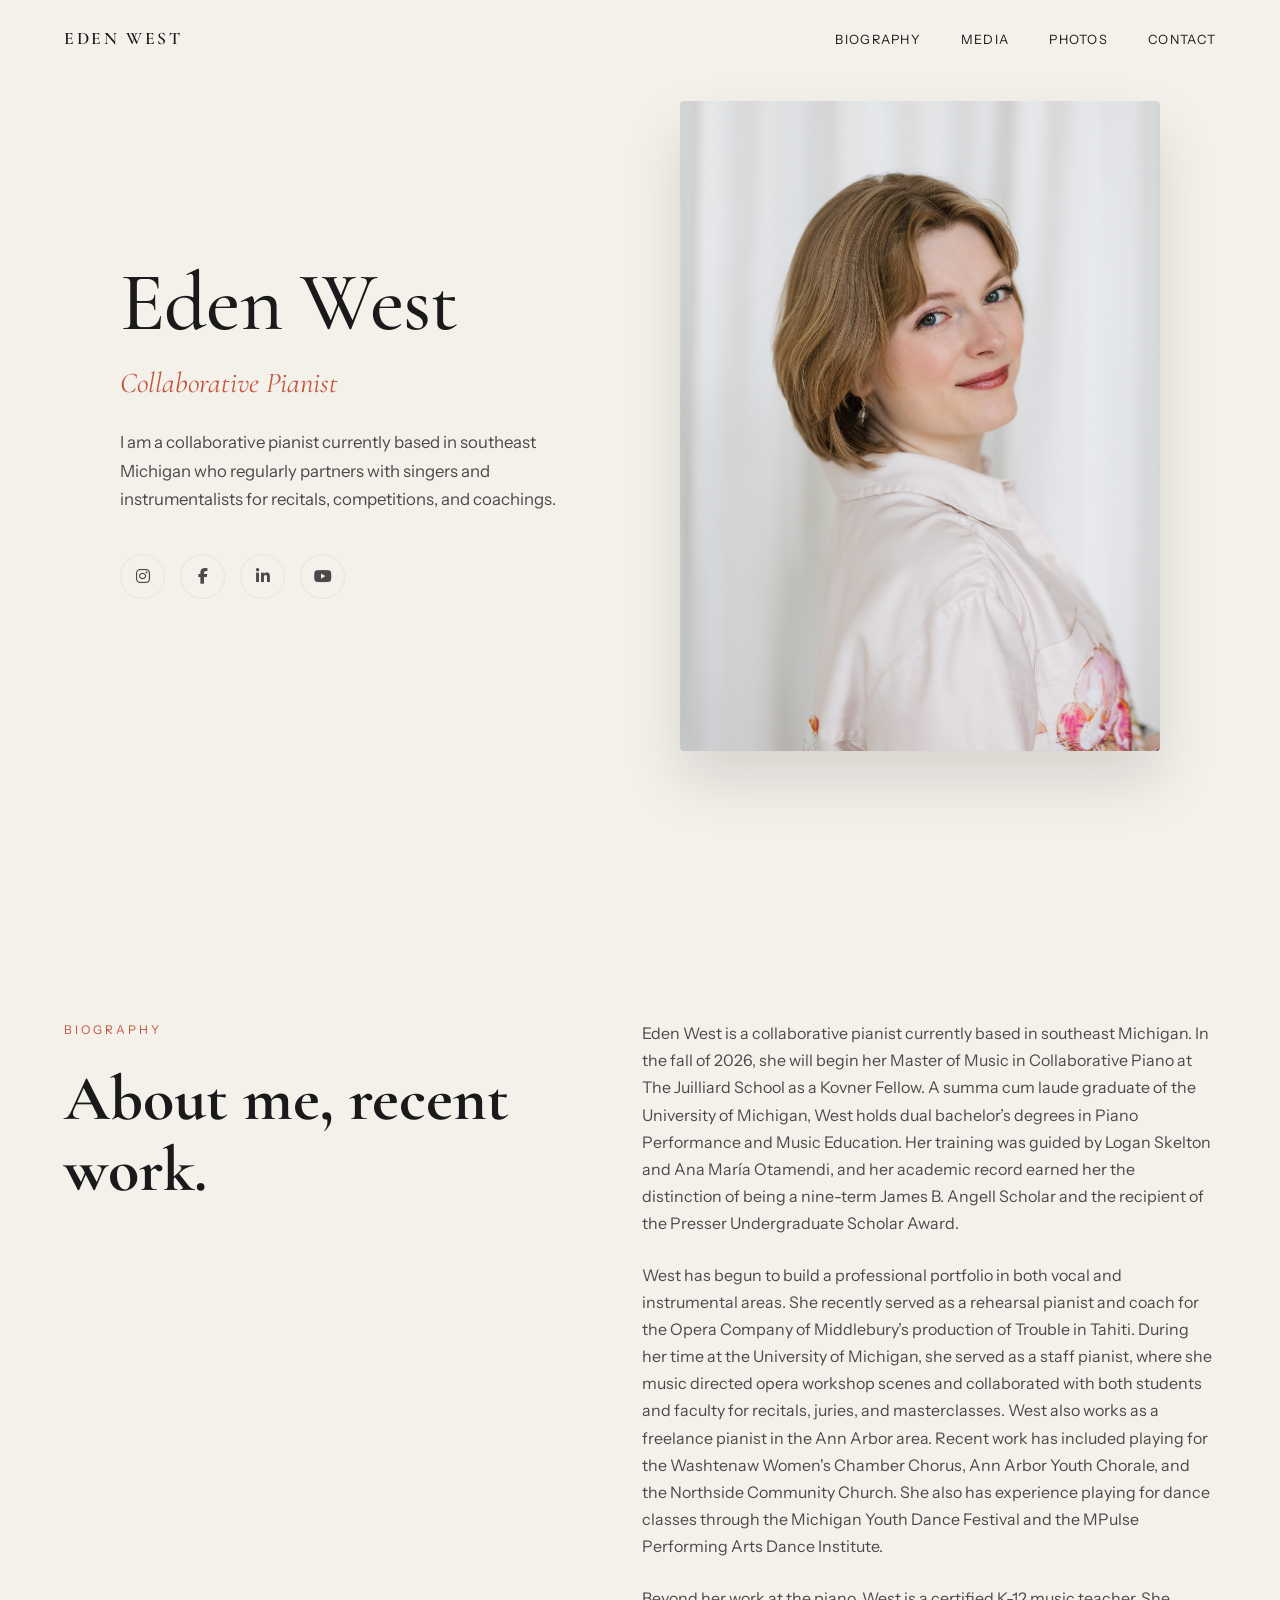
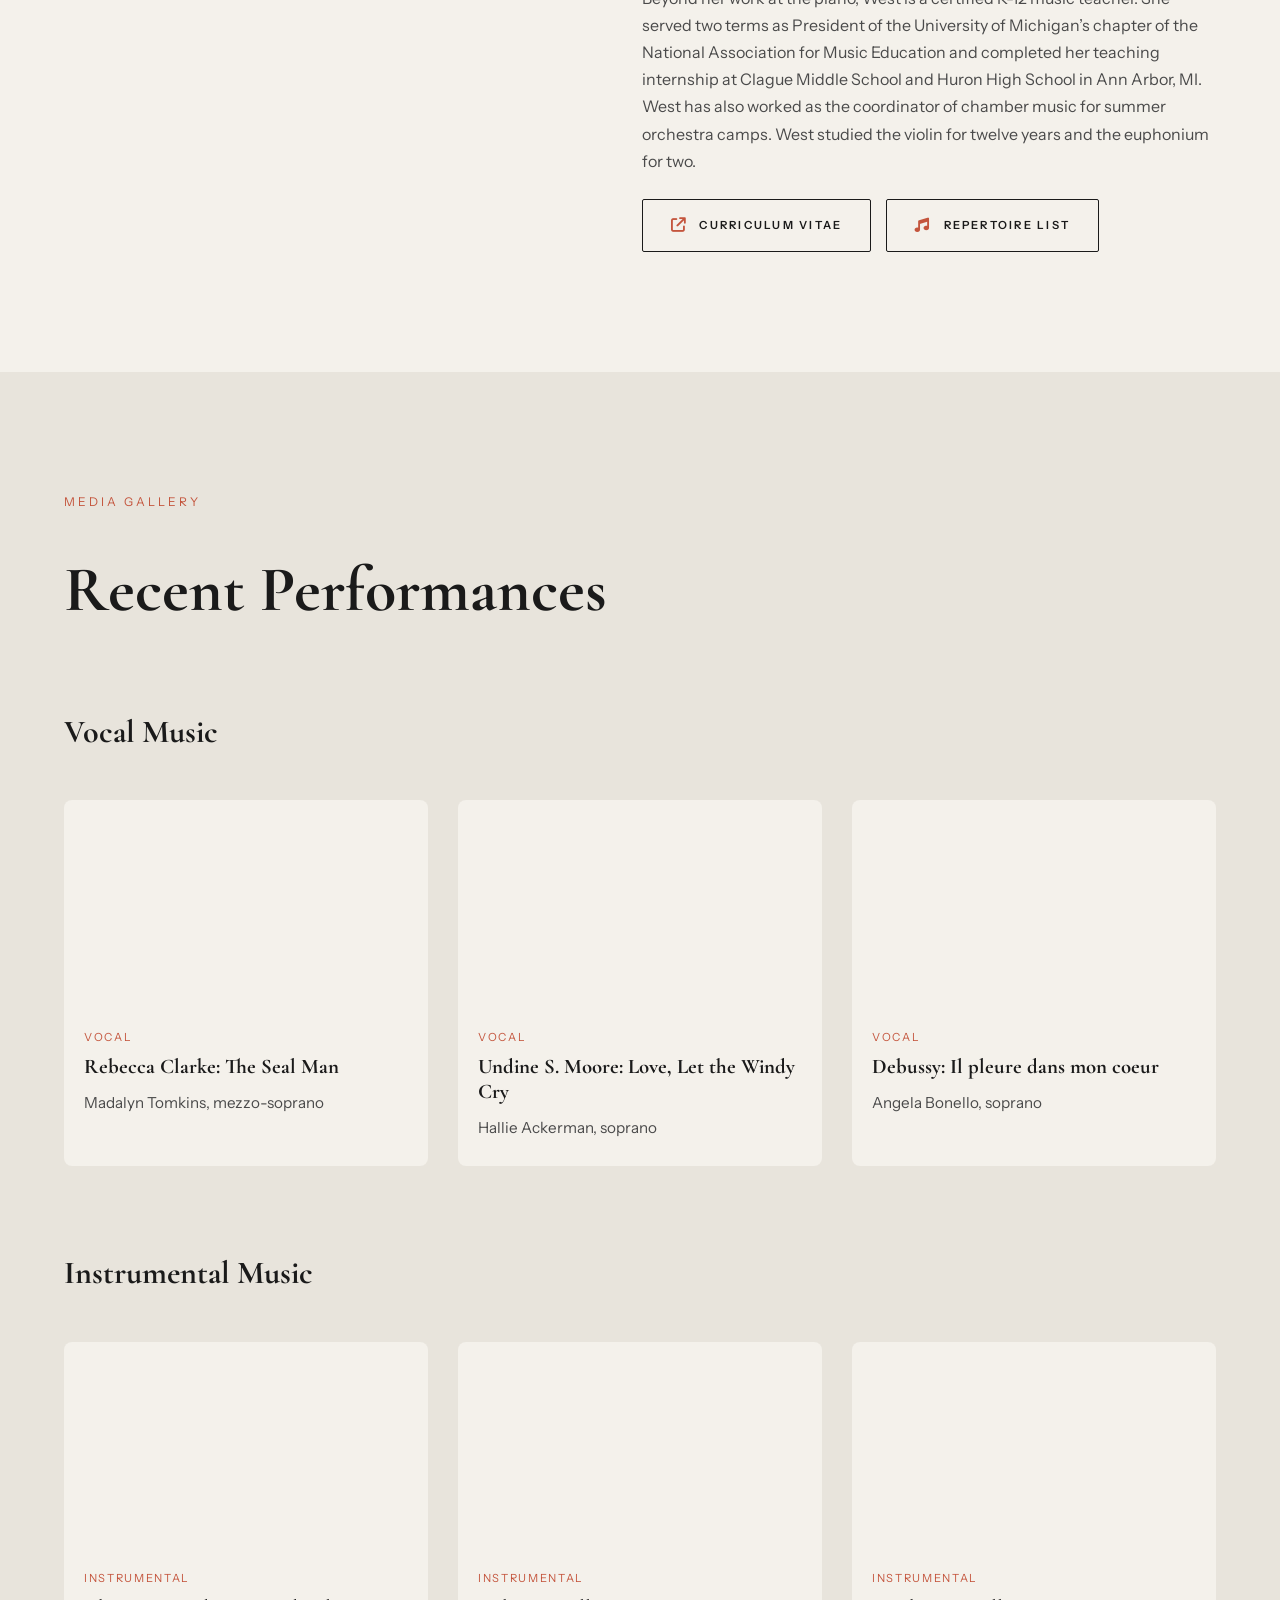
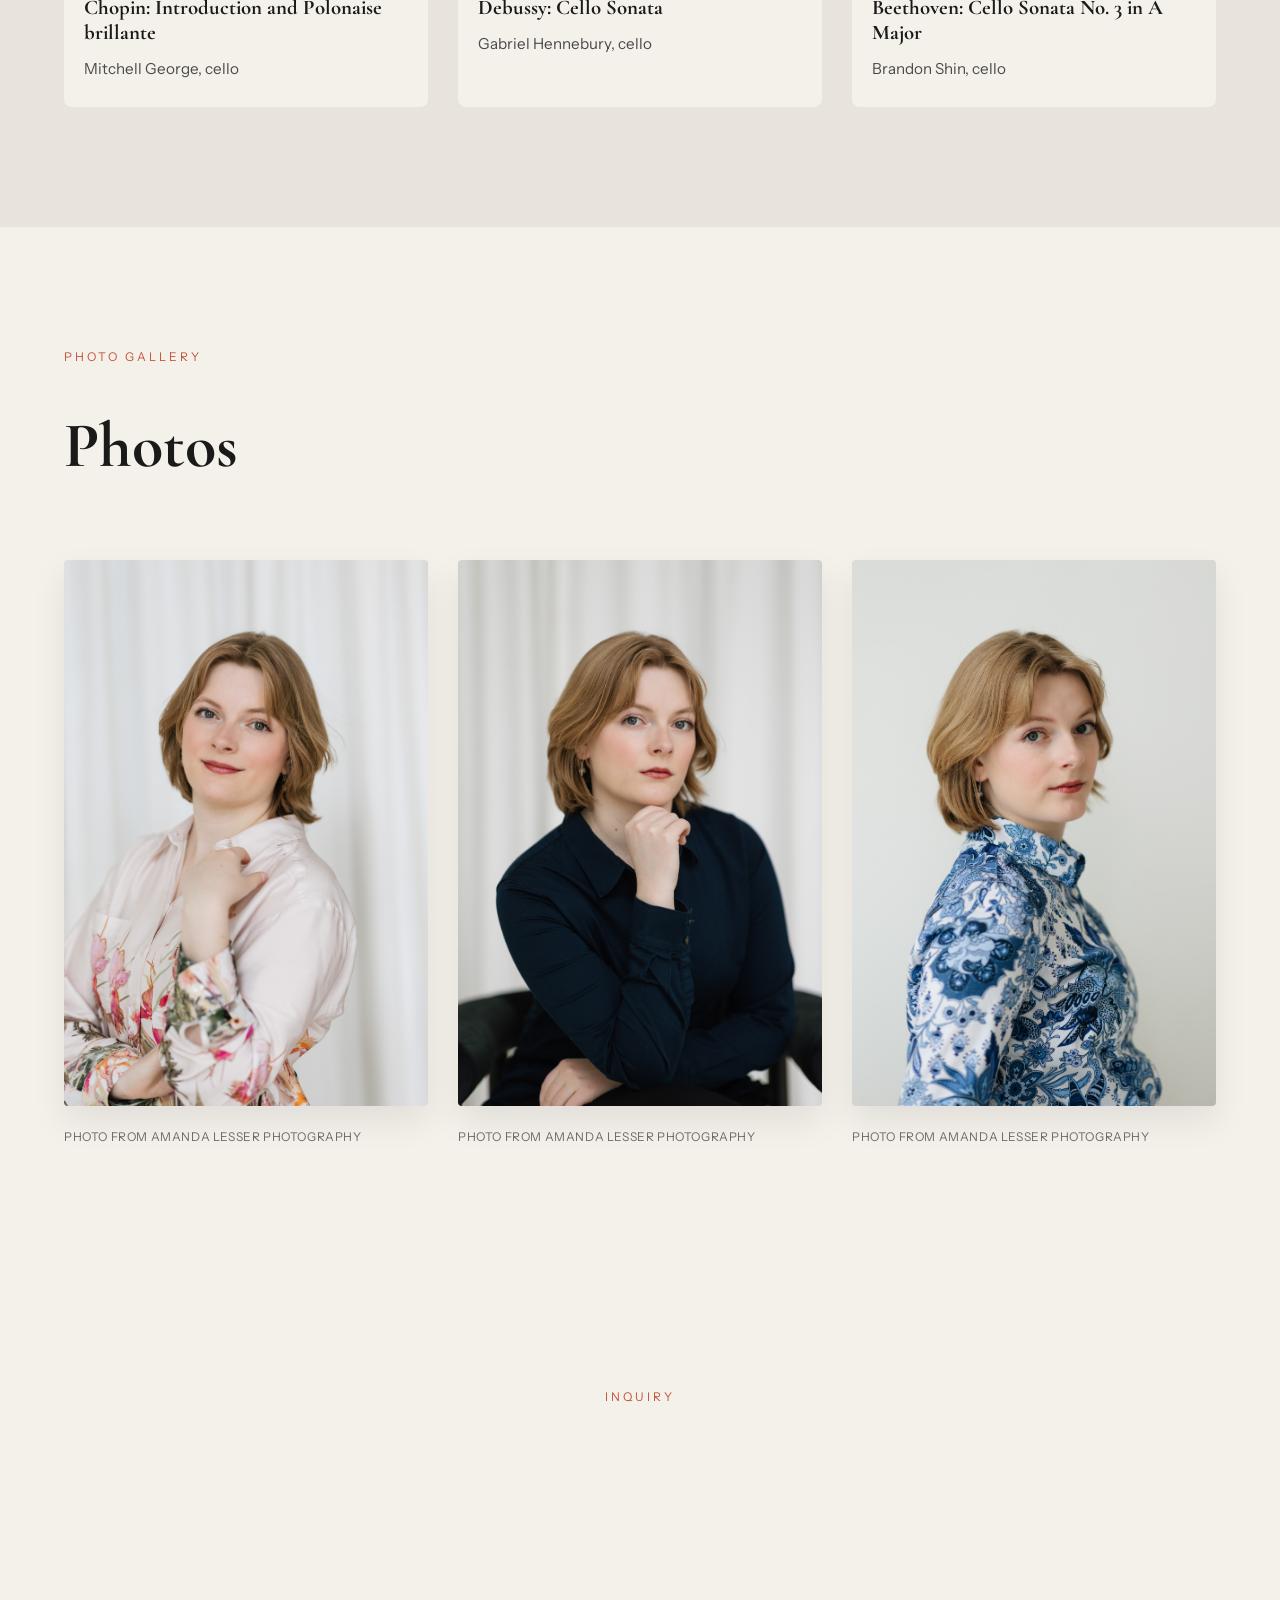
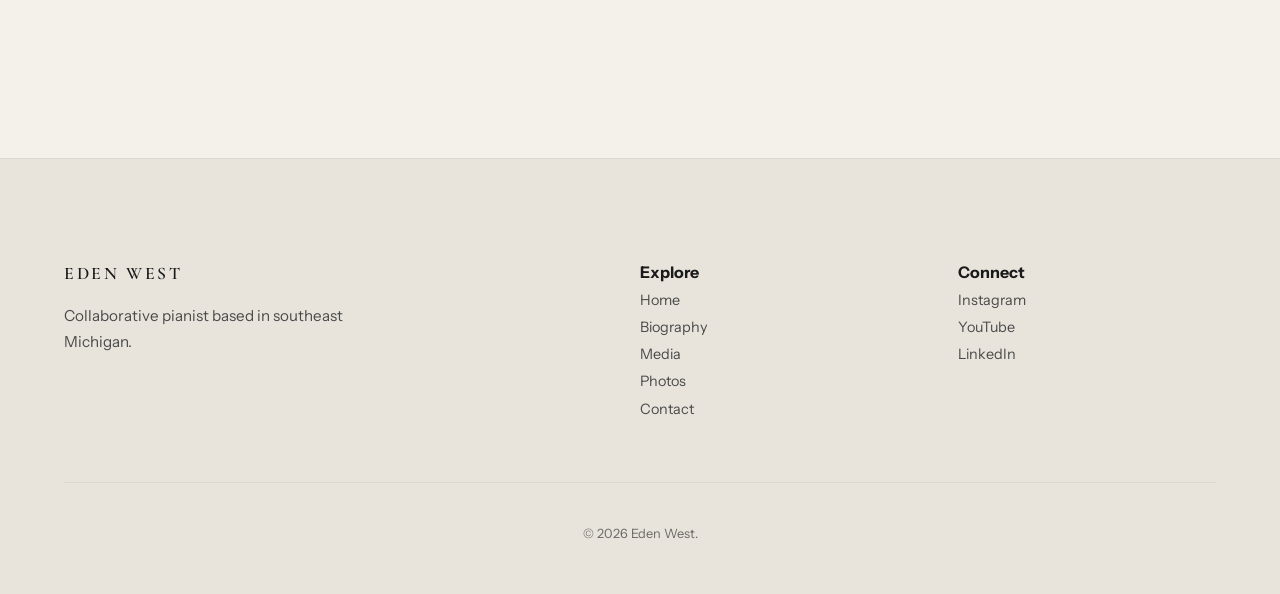
==== index.html @ 0fe9eb0c "Update index.html" ====
<!DOCTYPE html>
<html lang="en">
<head>
    <meta charset="UTF-8">
    <meta name="viewport" content="width=device-width, initial-scale=1.0">
    <title>Eden West | Collaborative Pianist</title>

    <link rel="icon" href="data:image/svg+xml,<svg xmlns=%22http://www.w3.org/2000/svg%22 viewBox=%220 0 100 100%22><text y=%22.9em%22 font-size=%2290%22>🎹</text></svg>">

    <link rel="stylesheet" href="https://cdnjs.cloudflare.com/ajax/libs/font-awesome/6.5.1/css/all.min.css">
    <link rel="preconnect" href="https://fonts.googleapis.com">
    <link rel="preconnect" href="https://fonts.gstatic.com" crossorigin>
    <link href="https://fonts.googleapis.com/css2?family=Cormorant+Garamond:ital,wght@0,400;0,600;0,700;1,400&family=Instrument+Sans:wght@400;500;600&display=swap" rel="stylesheet">

    <style>
        :root {
            --cream: #F4F1EB;
            --cream-dark: #E8E4DC;
            --ink: #1A1A1A;
            --ink-light: #4A4A4A;
            --accent: #C4553D;
            --transition: all 0.4s cubic-bezier(0.16, 1, 0.3, 1);
        }

        /* Base Styles */
        html { scroll-behavior: smooth; }
        * { margin: 0; padding: 0; box-sizing: border-box; }

        body {
            font-family: 'Instrument Sans', sans-serif;
            background: var(--cream);
            color: var(--ink);
            line-height: 1.7;
            -webkit-font-smoothing: antialiased;
            overflow-x: hidden;
        }

        .container {
            max-width: 1300px;
            margin: auto;
            padding: 0 5vw;
        }

        /* Animations */
        .reveal {
            opacity: 0;
            transform: translateY(30px);
            transition: var(--transition);
        }

        .reveal.active {
            opacity: 1;
            transform: translateY(0);
        }

        /* HEADER */
        header {
            position: fixed;
            top: 0; left: 0; right: 0;
            padding: 24px 0;
            z-index: 1000;
            transition: var(--transition);
        }

        header.scrolled {
            background: rgba(244, 241, 235, 0.9);
            backdrop-filter: blur(15px);
            padding: 16px 0;
            border-bottom: 1px solid rgba(0,0,0,0.05);
        }

        nav {
            display: flex;
            justify-content: space-between;
            align-items: center;
        }

        .logo {
            font-family: 'Cormorant Garamond', serif;
            font-size: 1.1rem;
            letter-spacing: .15em;
            text-transform: uppercase;
            text-decoration: none;
            color: var(--ink);
            font-weight: 600;
            z-index: 1001;
        }

        .nav-links {
            display: flex;
            gap: 40px;
            list-style: none;
        }

        .nav-links a {
            font-size: .8rem;
            text-decoration: none;
            color: var(--ink);
            text-transform: uppercase;
            letter-spacing: 0.1em;
            position: relative;
        }

        .nav-links a::after {
            content: '';
            position: absolute;
            width: 0; height: 1px;
            bottom: -4px; left: 0;
            background: var(--accent);
            transition: var(--transition);
        }

        .nav-links a:hover::after { width: 100%; }

        /* Mobile Menu Toggle */
        .menu-toggle {
            display: none;
            flex-direction: column;
            gap: 6px;
            cursor: pointer;
            z-index: 1001;
        }

        .menu-toggle span {
            display: block;
            width: 25px;
            height: 2px;
            background: var(--ink);
            transition: var(--transition);
        }

        /* HERO */
        .hero {
            min-height: 100vh;
            display: flex;
            align-items: center;
            padding-top: 80px;
        }

        .hero-overlap-container {
            display: grid;
            grid-template-columns: 1fr 1fr;
            gap: 80px;
            align-items: center;
        }

        .hero-name {
            font-family: 'Cormorant Garamond', serif;
            font-size: clamp(2.5rem, 6.5vw, 6.5rem);
            line-height: 1;
            letter-spacing: -0.01em;
            margin-bottom: 15px;
            font-weight: 500;
            white-space: nowrap;
        }

        .hero-tagline {
            font-family: 'Cormorant Garamond', serif;
            font-style: italic;
            font-size: 1.8rem;
            color: var(--accent);
            margin-bottom: 20px;
        }

        .hero-description {
            color: var(--ink-light);
            max-width: 480px;
            font-size: 1.05rem;
        }

        .hero-image img {
            width: 100%;
            height: 650px;
            object-fit: cover;
            border-radius: 4px;
            box-shadow: 0 30px 60px rgba(0,0,0,0.12);
        }

        .hero-social {
            display: flex;
            gap: 15px;
            margin-top: 40px;
        }

        .hero-social a {
            width: 45px; height: 45px;
            display: flex; align-items: center; justify-content: center;
            border: 1px solid var(--cream-dark);
            border-radius: 50%;
            color: var(--ink-light);
            text-decoration: none;
            transition: var(--transition);
        }

        .hero-social a:hover {
            background: var(--ink);
            color: var(--cream);
            transform: translateY(-3px);
        }

        /* ABOUT & BIO BUTTONS */
        .about-grid {
            display: grid;
            grid-template-columns: 1fr 1.2fr;
            gap: 100px;
        }

        .about-title {
            font-family: 'Cormorant Garamond', serif;
            font-size: clamp(2.2rem, 5vw, 4rem);
            line-height: 1.1;
        }

        .about-text p { margin-bottom: 24px; color: var(--ink-light); }

        .button-group {
            display: flex;
            gap: 15px;
            flex-wrap: wrap;
            margin-top: 10px;
        }

        .bio-button {
            display: inline-flex;
            align-items: center;
            gap: 12px;
            padding: 16px 28px;
            border: 1px solid var(--ink);
            color: var(--ink);
            text-decoration: none;
            font-size: 0.7rem;
            font-weight: 600;
            text-transform: uppercase;
            letter-spacing: 0.2em;
            transition: var(--transition);
            border-radius: 2px;
            white-space: nowrap;
        }

        .bio-button i {
            font-size: 0.9rem;
            color: var(--accent);
            transition: var(--transition);
        }

        .bio-button:hover {
            background: var(--ink);
            color: var(--cream);
        }

        /* MEDIA & PHOTOS */
        .featured-section { background: var(--cream-dark); }
        .featured-grid {
            display: grid;
            grid-template-columns: repeat(3, 1fr);
            gap: 30px;
        }

        .video-card {
            background: var(--cream);
            padding: 15px;
            border-radius: 8px;
            transition: var(--transition);
        }

        .video-wrapper {
            position: relative;
            padding-bottom: 56.25%;
            overflow: hidden;
            border-radius: 4px;
            margin-bottom: 15px;
        }

        .video-wrapper iframe {
            position: absolute; top: 0; left: 0;
            width: 100%; height: 100%; border: 0;
        }

        .featured-item-title {
            font-family: 'Cormorant Garamond', serif;
            font-size: 1.3rem;
            margin-bottom: 10px;
            line-height: 1.2;
        }

        /* CONTACT */
        .contact-container {
            max-width: 800px;
            margin: auto;
            text-align: center;
        }

        .contact-card {
            background: white;
            padding: 60px;
            border-radius: 12px;
            box-shadow: 0 30px 60px rgba(0,0,0,0.05);
            text-align: left;
        }

        /* FOOTER */
        footer {
            padding: 100px 0 50px;
            background: var(--cream-dark);
            color: var(--ink);
            border-top: 1px solid rgba(0,0,0,0.05);
        }

        .footer-grid {
            display: grid;
            grid-template-columns: 2fr 1fr 1fr;
            gap: 60px;
            padding-bottom: 60px;
            border-bottom: 1px solid rgba(0,0,0,0.05);
        }

        /* MOBILE RESPONSIVENESS */
        @media (max-width: 992px) {
            .menu-toggle { display: flex; }
            
            .nav-links {
                position: fixed;
                top: 0; right: -100%;
                width: 75%; height: 100vh;
                background: var(--cream);
                flex-direction: column;
                justify-content: center;
                align-items: center;
                transition: var(--transition);
                box-shadow: -10px 0 30px rgba(0,0,0,0.05);
                gap: 30px;
            }

            .nav-links.active { right: 0; }

            .hero-overlap-container, .about-grid, .footer-grid { grid-template-columns: 1fr; gap: 40px; }
            .hero-image img { height: 450px; }
            .featured-grid { grid-template-columns: 1fr; }
            .hero-name { white-space: normal; font-size: 12vw; } 
            .button-group { justify-content: flex-start; }
            .bio-button { width: 100%; justify-content: center; }
        }

        section { padding: 120px 0; }
        .section-label {
            font-size: .75rem;
            letter-spacing: .25em;
            text-transform: uppercase;
            color: var(--accent);
            display: block;
            margin-bottom: 24px;
        }
    </style>
</head>

<body>

    <header id="header">
        <div class="container">
            <nav>
                <a href="#home" class="logo">Eden West</a>
                
                <div class="menu-toggle" id="mobile-menu">
                    <span></span>
                    <span></span>
                    <span></span>
                </div>

                <ul class="nav-links">
                    <li><a href="#about">Biography</a></li>
                    <li><a href="#featured">Media</a></li>
                    <li><a href="#photos">Photos</a></li>
                    <li><a href="#contact">Contact</a></li>
                </ul>
            </nav>
        </div>
    </header>

    <main>
        <section class="hero" id="home">
            <div class="container">
                <div class="hero-overlap-container">
                    <div class="reveal">
                        <h1 class="hero-name">Eden West</h1>
                        <p class="hero-tagline">Collaborative Pianist</p>
                        <div class="hero-description">
                            <p>I am a collaborative pianist currently based in southeast Michigan who regularly partners with singers and instrumentalists for recitals, competitions, and coachings.</p>
                        </div>
                        <div class="hero-social">
                            <a href="https://instagram.com/eden.westie" target="_blank"><i class="fab fa-instagram"></i></a>
                            <a href="https://www.facebook.com/eden.west.12/" target="_blank"><i class="fab fa-facebook-f"></i></a>
                            <a href="https://www.linkedin.com/in/eden-west-879801326/" target="_blank"><i class="fab fa-linkedin-in"></i></a>
                            <a href="https://www.youtube.com/@edenwestie" target="_blank"><i class="fab fa-youtube"></i></a>
                        </div>
                    </div>
                    <div class="hero-image reveal">
                        <img src="media/IMG_5051.jpg" alt="Eden West - Professional Headshot" title="photo credit: Amanda Lesser">
                    </div>
                </div>
            </div>
        </section>

        <section class="about-section" id="about">
            <div class="container">
                <div class="about-grid">
                    <div class="reveal">
                        <span class="section-label">Biography</span>
                        <h2 class="about-title">About me, recent work.</h2>
                    </div>
                    <div class="about-text reveal">
                        <p>Eden West is a collaborative pianist currently based in southeast Michigan. In the fall of 2026, she will begin her Master of Music in Collaborative Piano at The Juilliard School as a Kovner Fellow. A summa cum laude graduate of the University of Michigan, West holds dual bachelor’s degrees in Piano Performance and Music Education. Her training was guided by Logan Skelton and Ana María Otamendi, and her academic record earned her the distinction of being a nine-term James B. Angell Scholar and the recipient of the Presser Undergraduate Scholar Award.</p>
                        <p>West has begun to build a professional portfolio in both vocal and instrumental areas. She recently served as a rehearsal pianist and coach for the Opera Company of Middlebury’s production of Trouble in Tahiti. During her time at the University of Michigan, she served as a staff pianist, where she music directed opera workshop scenes and collaborated with both students and faculty for recitals, juries, and masterclasses. West also works as a freelance pianist in the Ann Arbor area. Recent work has included playing for the Washtenaw Women's Chamber Chorus, Ann Arbor Youth Chorale, and the Northside Community Church. She also has experience playing for dance classes through the Michigan Youth Dance Festival and the MPulse Performing Arts Dance Institute.</p>
                        <p>Beyond her work at the piano, West is a certified K-12 music teacher. She served two terms as President of the University of Michigan’s chapter of the National Association for Music Education and completed her teaching internship at Clague Middle School and Huron High School in Ann Arbor, MI. West has also worked as the coordinator of chamber music for summer orchestra camps. West studied the violin for twelve years and the euphonium for two.</p>
                        
                        <div class="button-group">
                            <a href="https://docs.google.com/document/d/1VqgIWoeXub7ervqZqd7ylqA2Ouz7x5OfEPnXu23Ieww/edit?usp=sharing" class="bio-button" target="_blank" rel="noopener noreferrer">
                                <i class="fa-solid fa-arrow-up-right-from-square"></i> Curriculum Vitae
                            </a>
                            <a href="https://docs.google.com/document/d/1lapbTthCgXAGplEHuZUmVXoh1AgnUgrnkf2r1KQTlgU/edit?usp=sharing" class="bio-button" target="_blank" rel="noopener noreferrer">
                                <i class="fa-solid fa-music"></i> Repertoire List
                            </a>
                        </div>
                    </div>
                </div>
            </div>
        </section>

        <section class="featured-section" id="featured">
            <div class="container">
                <span class="section-label">Media Gallery</span>
                <h2 class="featured-title" style="margin-bottom: 60px; font-family: 'Cormorant Garamond', serif; font-size: clamp(2.5rem, 5vw, 4rem);">Recent Performances</h2>

                <div class="media-category" style="margin-bottom: 80px;">
                    <h3 style="font-family: 'Cormorant Garamond', serif; font-size: 2rem; margin-bottom: 30px; border-bottom: 1px solid var(--cream-dark); padding-bottom: 10px;">Vocal Music</h3>
                    <div class="featured-grid">
                        <div class="video-card reveal">
                            <div class="video-wrapper">
                                <iframe src="https://www.youtube.com/embed/r3bWjXZfb20" allowfullscreen></iframe>
                            </div>
                            <div class="video-caption" style="padding: 10px 5px;">
                                <span class="featured-item-category" style="font-size: .7rem; letter-spacing: .15em; text-transform: uppercase; color: var(--accent); display: block; margin-bottom: 8px;">Vocal</span>
                                <h3 class="featured-item-title">Rebecca Clarke: The Seal Man</h3>
                                <p style="font-size: 0.95rem; color: var(--ink-light);">Madalyn Tomkins, mezzo-soprano</p>
                            </div>
                        </div>

                        <div class="video-card reveal">
                            <div class="video-wrapper">
                                <iframe src="https://www.youtube.com/embed/5oimhDXNXfY" allowfullscreen></iframe>
                            </div>
                            <div class="video-caption" style="padding: 10px 5px;">
                                <span class="featured-item-category" style="font-size: .7rem; letter-spacing: .15em; text-transform: uppercase; color: var(--accent); display: block; margin-bottom: 8px;">Vocal</span>
                                <h3 class="featured-item-title">Undine S. Moore: Love, Let the Windy Cry</h3>
                                <p style="font-size: 0.95rem; color: var(--ink-light);">Hallie Ackerman, soprano</p>
                            </div>
                        </div>

                        <div class="video-card reveal">
                            <div class="video-wrapper">
                                <iframe src="https://www.youtube.com/embed/MgT634LwkY4" allowfullscreen></iframe>
                            </div>
                            <div class="video-caption" style="padding: 10px 5px;">
                                <span class="featured-item-category" style="font-size: .7rem; letter-spacing: .15em; text-transform: uppercase; color: var(--accent); display: block; margin-bottom: 8px;">Vocal</span>
                                <h3 class="featured-item-title">Debussy: Il pleure dans mon coeur</h3>
                                <p style="font-size: 0.95rem; color: var(--ink-light);">Angela Bonello, soprano</p>
                            </div>
                        </div>
                    </div>
                </div>

                <div class="media-category">
                    <h3 style="font-family: 'Cormorant Garamond', serif; font-size: 2rem; margin-bottom: 30px; border-bottom: 1px solid var(--cream-dark); padding-bottom: 10px;">Instrumental Music</h3>
                    <div class="featured-grid">
                        <div class="video-card reveal">
                            <div class="video-wrapper">
                                <iframe src="https://www.youtube.com/embed/UW8GZRT3fgs" allowfullscreen></iframe>
                            </div>
                            <div class="video-caption" style="padding: 10px 5px;">
                                <span class="featured-item-category" style="font-size: .7rem; letter-spacing: .15em; text-transform: uppercase; color: var(--accent); display: block; margin-bottom: 8px;">Instrumental</span>
                                <h3 class="featured-item-title">Chopin: Introduction and Polonaise brillante</h3>
                                <p style="font-size: 0.95rem; color: var(--ink-light);">Mitchell George, cello</p>
                            </div>
                        </div>

                        <div class="video-card reveal">
                            <div class="video-wrapper">
                                <iframe src="https://www.youtube.com/embed/GUhPwFBpgx8" allowfullscreen></iframe>
                            </div>
                            <div class="video-caption" style="padding: 10px 5px;">
                                <span class="featured-item-category" style="font-size: .7rem; letter-spacing: .15em; text-transform: uppercase; color: var(--accent); display: block; margin-bottom: 8px;">Instrumental</span>
                                <h3 class="featured-item-title">Debussy: Cello Sonata</h3>
                                <p style="font-size: 0.95rem; color: var(--ink-light);">Gabriel Hennebury, cello</p>
                            </div>
                        </div>

                        <div class="video-card reveal">
                            <div class="video-wrapper">
                                <iframe src="https://www.youtube.com/embed/hF_Xa5ygXr0" allowfullscreen></iframe>
                            </div>
                            <div class="video-caption" style="padding: 10px 5px;">
                                <span class="featured-item-category" style="font-size: .7rem; letter-spacing: .15em; text-transform: uppercase; color: var(--accent); display: block; margin-bottom: 8px;">Instrumental</span>
                                <h3 class="featured-item-title">Beethoven: Cello Sonata No. 3 in A Major</h3>
                                <p style="font-size: 0.95rem; color: var(--ink-light);">Brandon Shin, cello</p>
                            </div>
                        </div>
                    </div>
                </div>
            </div>
        </section>

    <!-- NEW PHOTOS SECTION -->
        <section class="photos-section" id="photos">
            <div class="container">
                <span class="section-label">Photo Gallery</span>
                <h2 style="margin-bottom: 60px; font-family: 'Cormorant Garamond', serif; font-size: clamp(2.5rem, 5vw, 4rem);">Photos</h2>
                
                <div class="featured-grid" style="align-items: start;">
                    
                    <!-- Photo 1 -->
                    <div class="reveal">
                        <img src="media/IMG_5150.jpg" 
                             alt="Eden West - Performance" 
                             style="width: 100%; height: auto; border-radius: 4px; box-shadow: 0 15px 35px rgba(0,0,0,0.08);">
                        <p style="margin-top: 12px; font-size: 0.75rem; letter-spacing: 0.05em; text-transform: uppercase; color: var(--ink-light); opacity: 0.8;">
                            Photo from Amanda Lesser Photography
                        </p>
                    </div>

                    <!-- Photo 2 -->
                    <div class="reveal">
                        <img src="media/IMG_4873.jpg" 
                             alt="Eden West - Session" 
                             style="width: 100%; height: auto; border-radius: 4px; box-shadow: 0 15px 35px rgba(0,0,0,0.08);">
                        <p style="margin-top: 12px; font-size: 0.75rem; letter-spacing: 0.05em; text-transform: uppercase; color: var(--ink-light); opacity: 0.8;">
                            Photo from Amanda Lesser Photography
                        </p>
                    </div>

                    <!-- Photo 3 -->
                    <div class="reveal">
                        <img src="media/IMG_4774.jpg" 
                             alt="Eden West - Recital" 
                             style="width: 100%; height: auto; border-radius: 4px; box-shadow: 0 15px 35px rgba(0,0,0,0.08);">
                        <p style="margin-top: 12px; font-size: 0.75rem; letter-spacing: 0.05em; text-transform: uppercase; color: var(--ink-light); opacity: 0.8;">
                            Photo from Amanda Lesser Photography
                        </p>
                    </div>
                    
                </div>
            </div>
        </section>

        <section class="contact-section" id="contact">
            <div class="container">
                <div class="contact-container">
                    <span class="section-label">Inquiry</span>
                    <div class="contact-card reveal">
                        <h3>Let's work together!</h3>
                        <p>For coaching inquiries, recital accompaniment, or general questions, please email me at edenwestpiano@gmail.com.</p>
                    </div>
                </div>
            </div>
        </section>
    </main>

    <footer>
        <div class="container">
            <div class="footer-grid">
                <div>
                    <h3 class="logo" style="margin-bottom: 15px; display: block;">Eden West</h3>
                    <p style="color: var(--ink-light); font-size: 0.95rem; max-width: 300px;">
                        Collaborative pianist based in southeast Michigan.
                    </p>
                </div>
                <div>
                    <h4>Explore</h4>
                    <ul style="list-style: none;">
                        <li><a href="#home" style="text-decoration: none; color: var(--ink-light); font-size: 0.9rem;">Home</a></li>
                        <li><a href="#about" style="text-decoration: none; color: var(--ink-light); font-size: 0.9rem;">Biography</a></li>
                        <li><a href="#featured" style="text-decoration: none; color: var(--ink-light); font-size: 0.9rem;">Media</a></li>
                        <li><a href="#photos" style="text-decoration: none; color: var(--ink-light); font-size: 0.9rem;">Photos</a></li>
                        <li><a href="#contact" style="text-decoration: none; color: var(--ink-light); font-size: 0.9rem;">Contact</a></li>
                    </ul>
                </div>
                <div>
                    <h4>Connect</h4>
                    <ul style="list-style: none;">
                        <li><a href="https://instagram.com/eden.westie" target="_blank" style="text-decoration: none; color: var(--ink-light); font-size: 0.9rem;">Instagram</a></li>
                        <li><a href="https://www.youtube.com/@edenwestie" target="_blank" style="text-decoration: none; color: var(--ink-light); font-size: 0.9rem;">YouTube</a></li>
                        <li><a href="https://www.linkedin.com/in/eden-west-879801326/" target="_blank" style="text-decoration: none; color: var(--ink-light); font-size: 0.9rem;">LinkedIn</a></li>
                    </ul>
                </div>
            </div>
            <div style="text-align: center; margin-top: 40px; font-size: 0.8rem; opacity: 0.6;">
                © 2026 Eden West.
            </div>
        </div>
    </footer>

    <script>
        // Header Scroll
        window.addEventListener('scroll', () => {
            const header = document.getElementById('header');
            if (window.scrollY > 80) header.classList.add('scrolled');
            else header.classList.remove('scrolled');
        });

        // Mobile Menu Toggle
        const menuToggle = document.getElementById('mobile-menu');
        const navLinks = document.querySelector('.nav-links');
        
        menuToggle.addEventListener('click', () => {
            navLinks.classList.toggle('active');
        });

        // Close menu on click
        document.querySelectorAll('.nav-links a').forEach(link => {
            link.addEventListener('click', () => {
                navLinks.classList.remove('active');
            });
        });

        // Reveal Animations
        const observer = new IntersectionObserver((entries) => {
            entries.forEach(entry => {
                if (entry.isIntersecting) entry.target.classList.add('active');
            });
        }, { threshold: 0.1 });

        document.querySelectorAll('.reveal').forEach(el => observer.observe(el));
    </script>
</body>
</html>
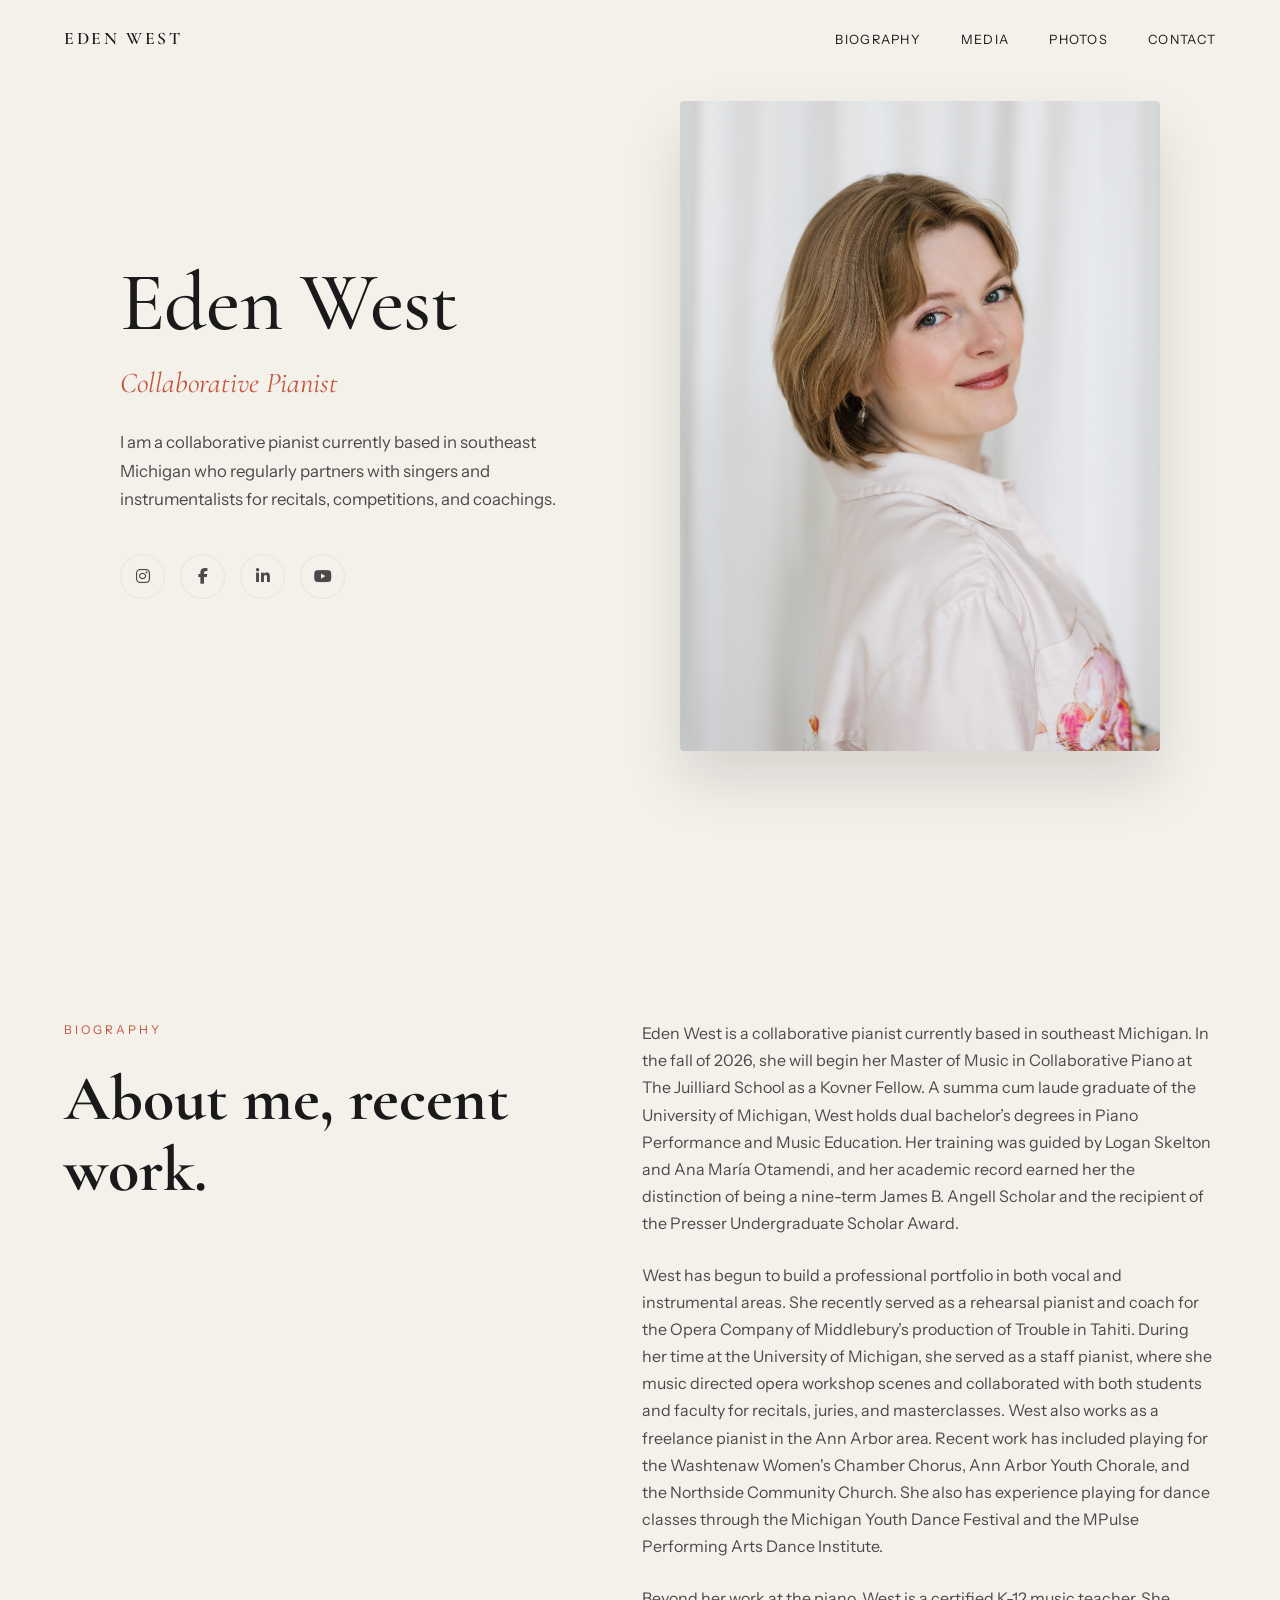
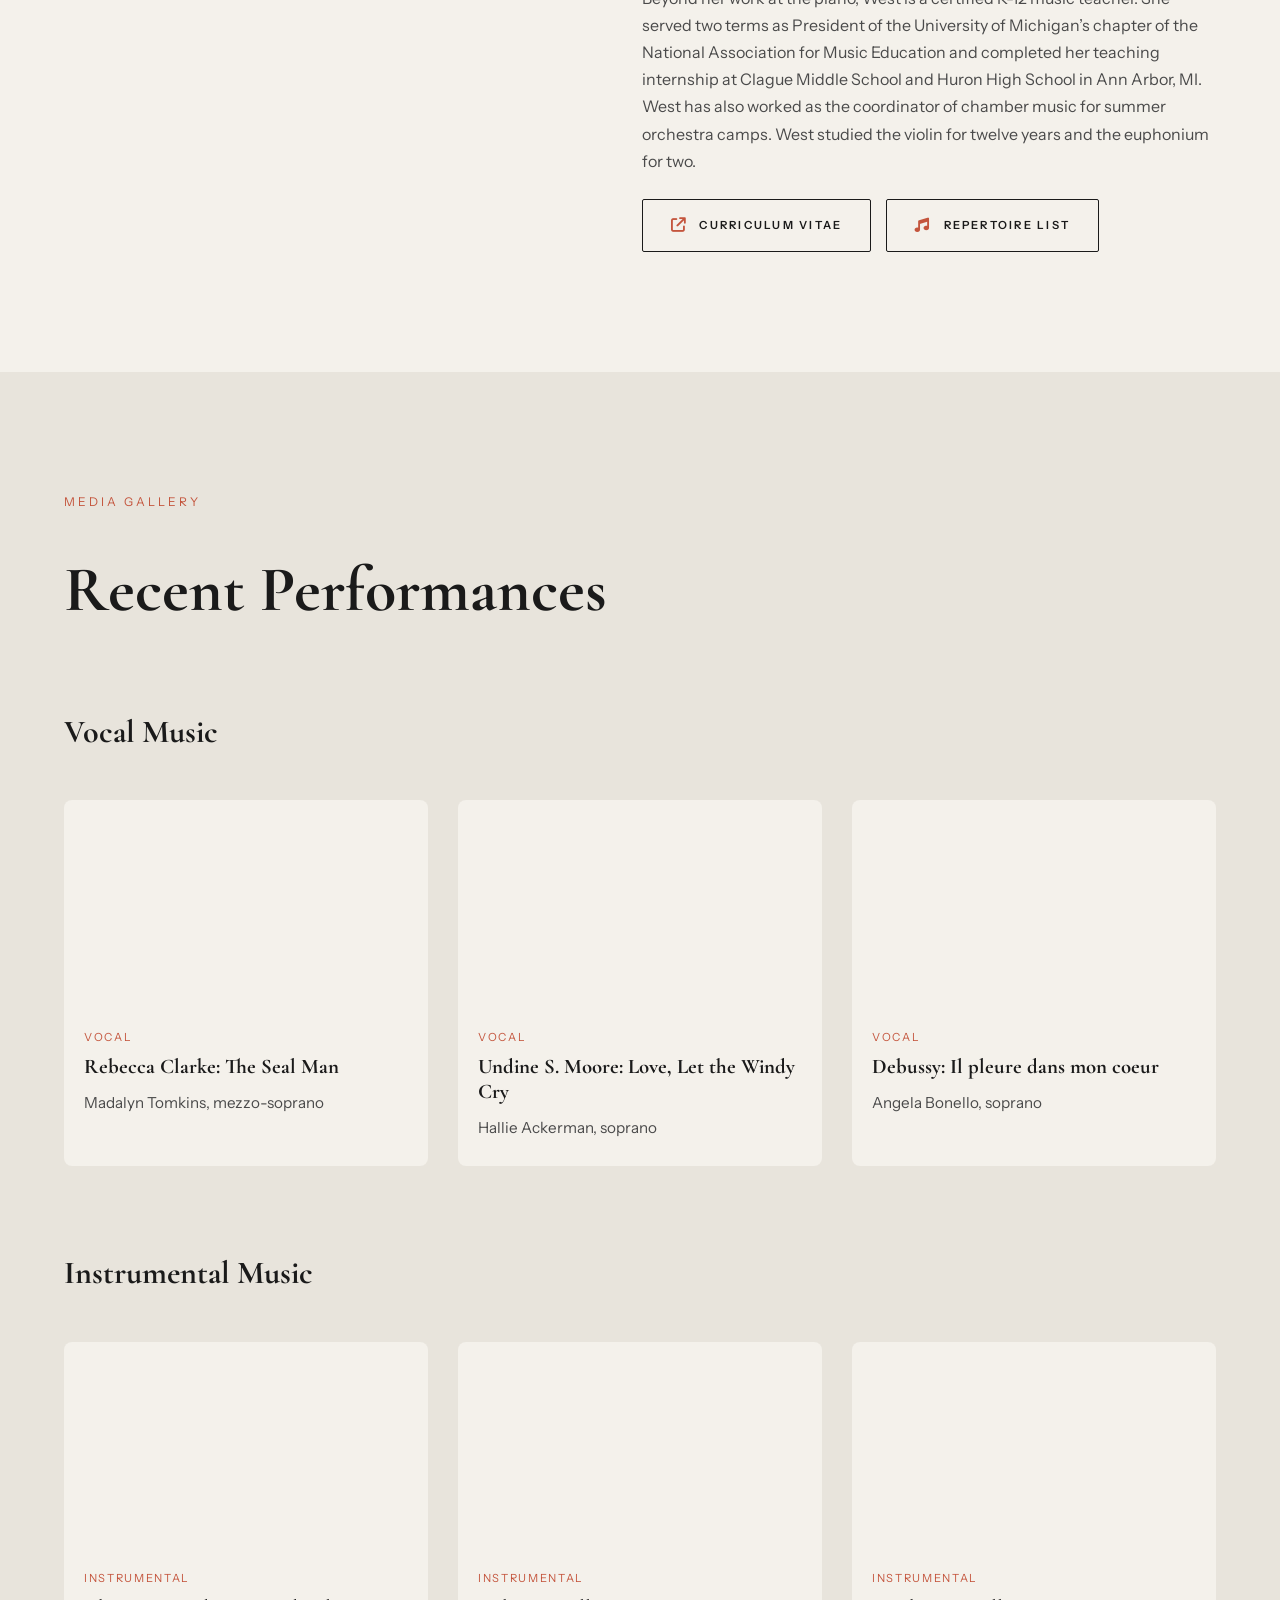
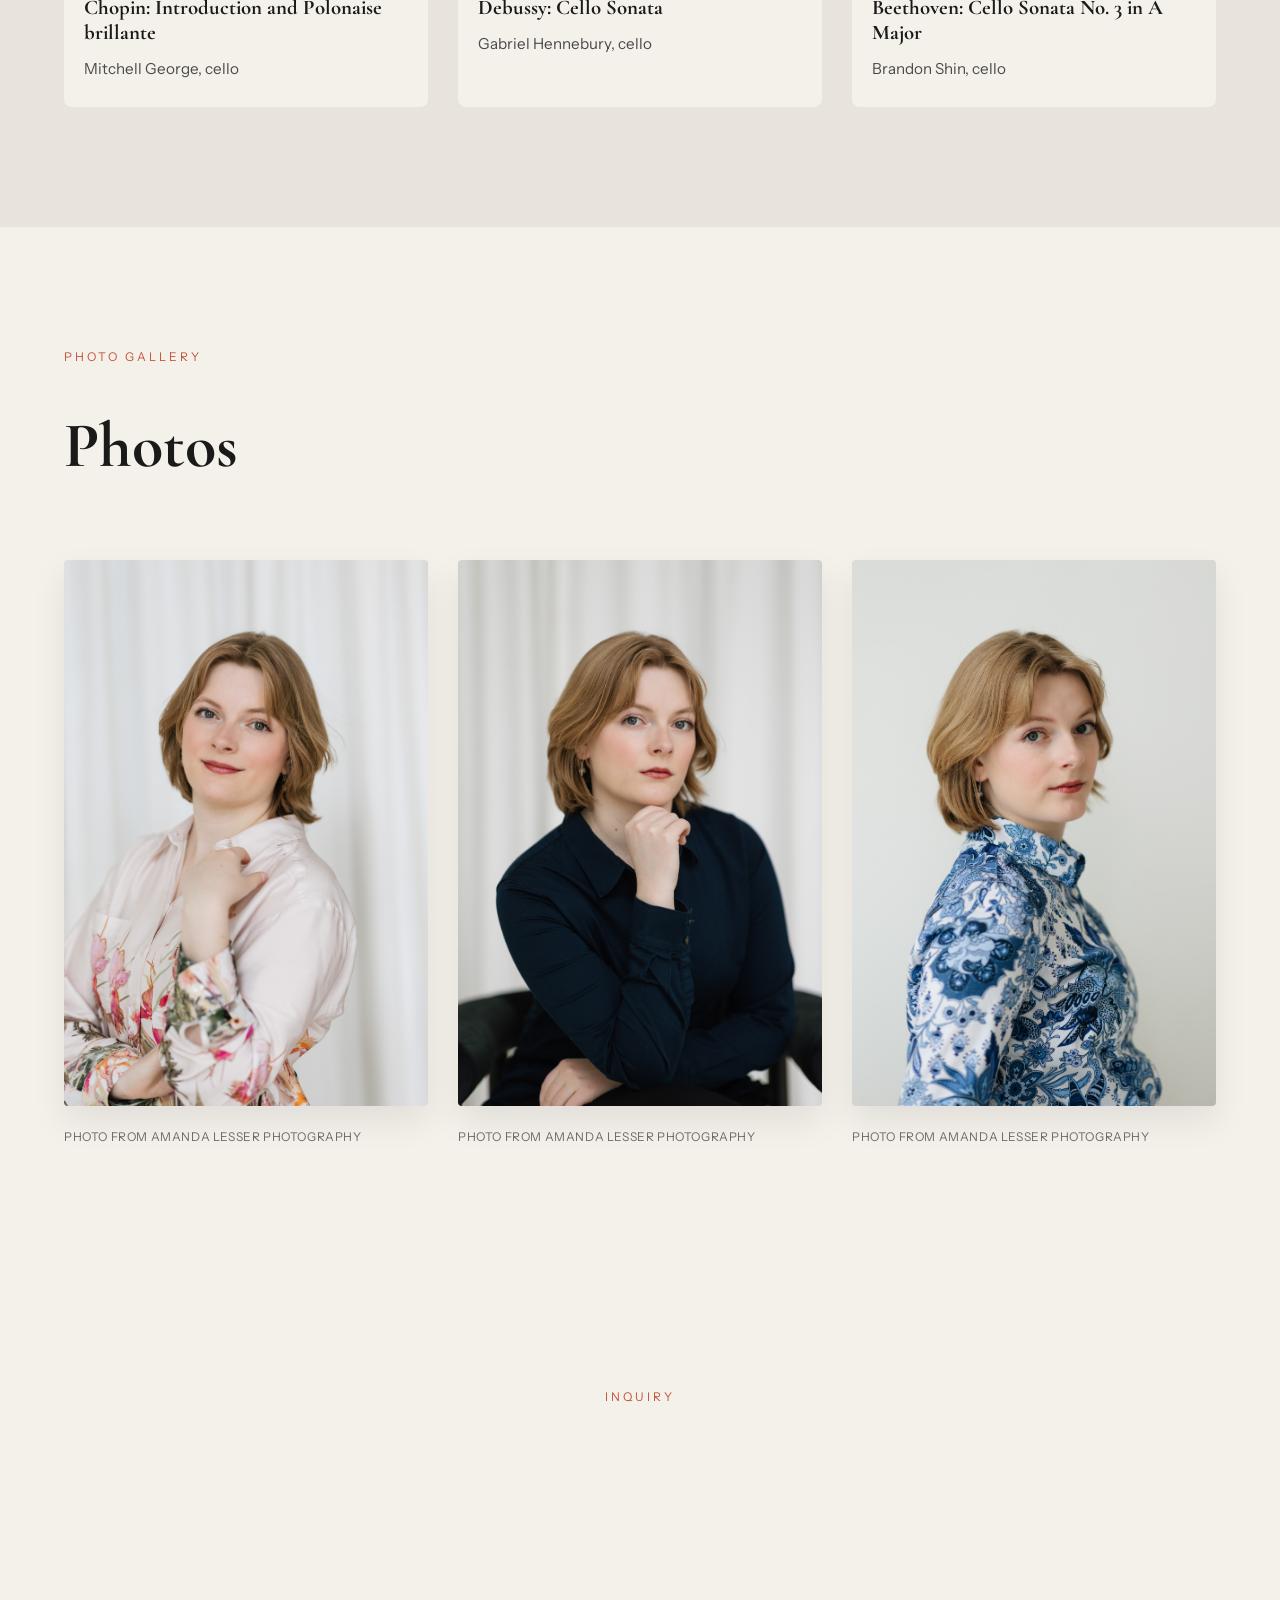
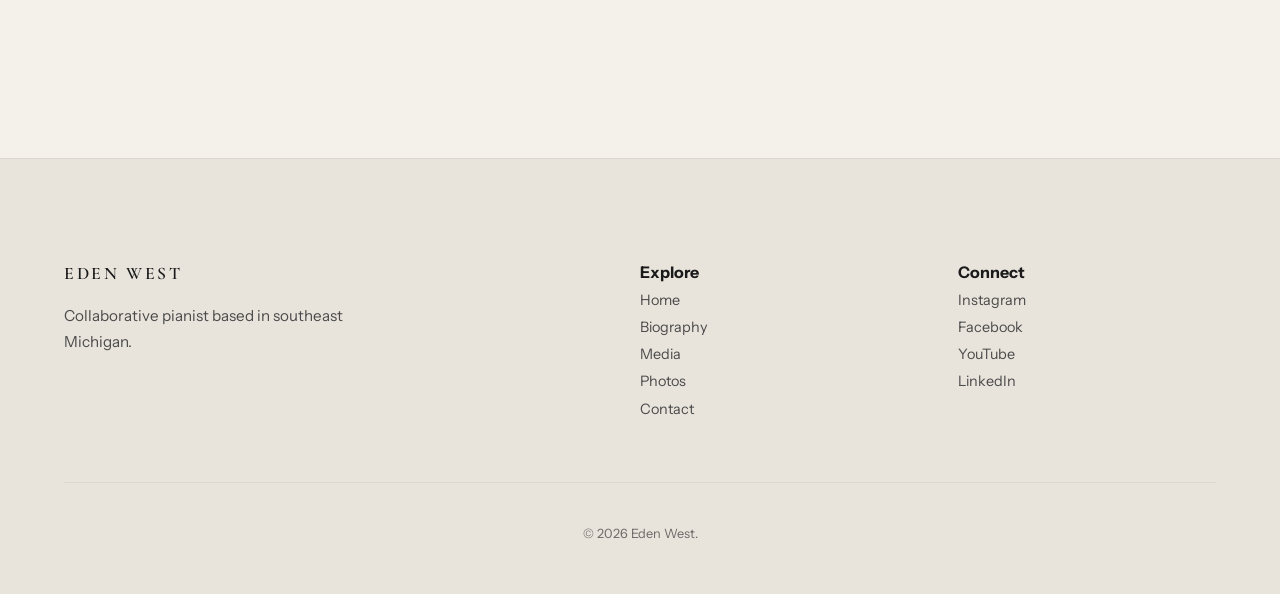
==== commit afd67855: "Update index.html" ====
--- a/index.html
+++ b/index.html
@@ -586,6 +586,7 @@
                     <h4>Connect</h4>
                     <ul style="list-style: none;">
                         <li><a href="https://instagram.com/eden.westie" target="_blank" style="text-decoration: none; color: var(--ink-light); font-size: 0.9rem;">Instagram</a></li>
+                        <li><a href="https://www.facebook.com/eden.west.12/" target="_blank" style="text-decoration: none; color: var(--ink-light); font-size: 0.9rem;">Facebook</a></li>
                         <li><a href="https://www.youtube.com/@edenwestie" target="_blank" style="text-decoration: none; color: var(--ink-light); font-size: 0.9rem;">YouTube</a></li>
                         <li><a href="https://www.linkedin.com/in/eden-west-879801326/" target="_blank" style="text-decoration: none; color: var(--ink-light); font-size: 0.9rem;">LinkedIn</a></li>
                     </ul>
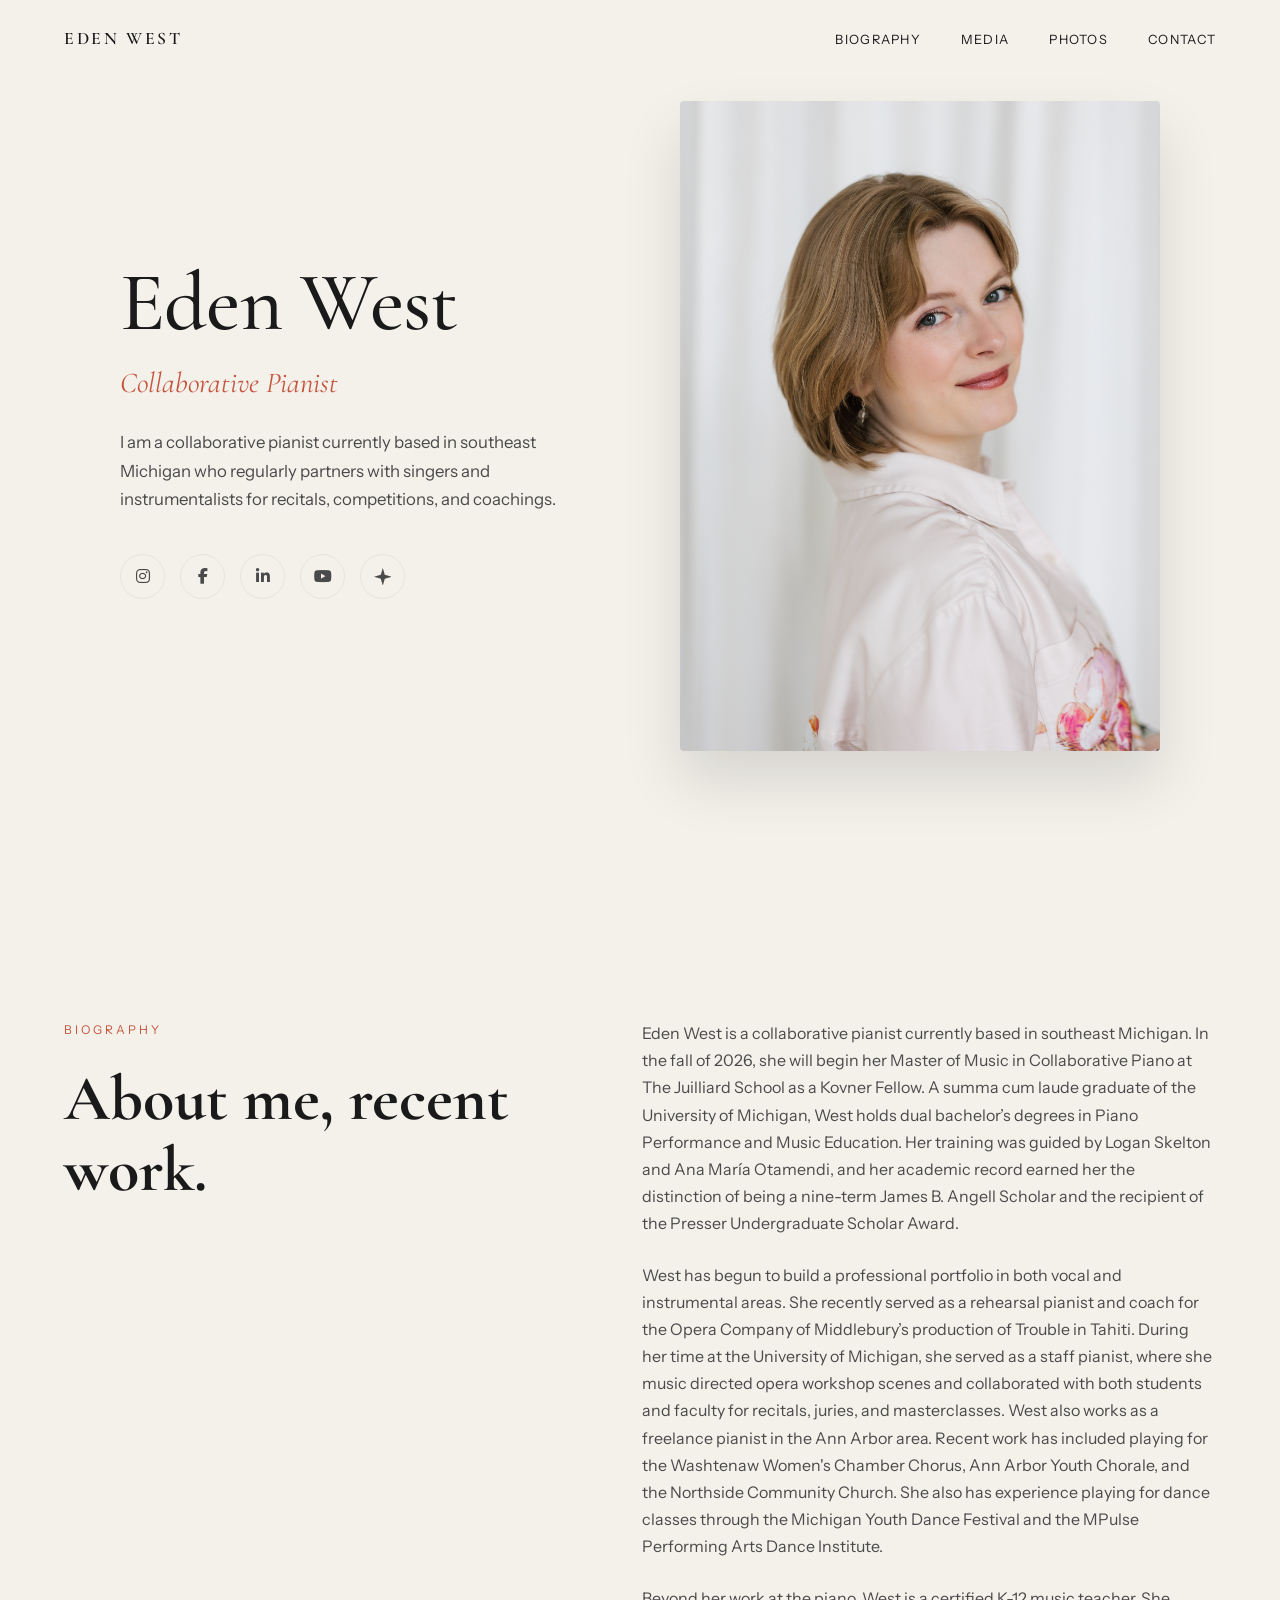
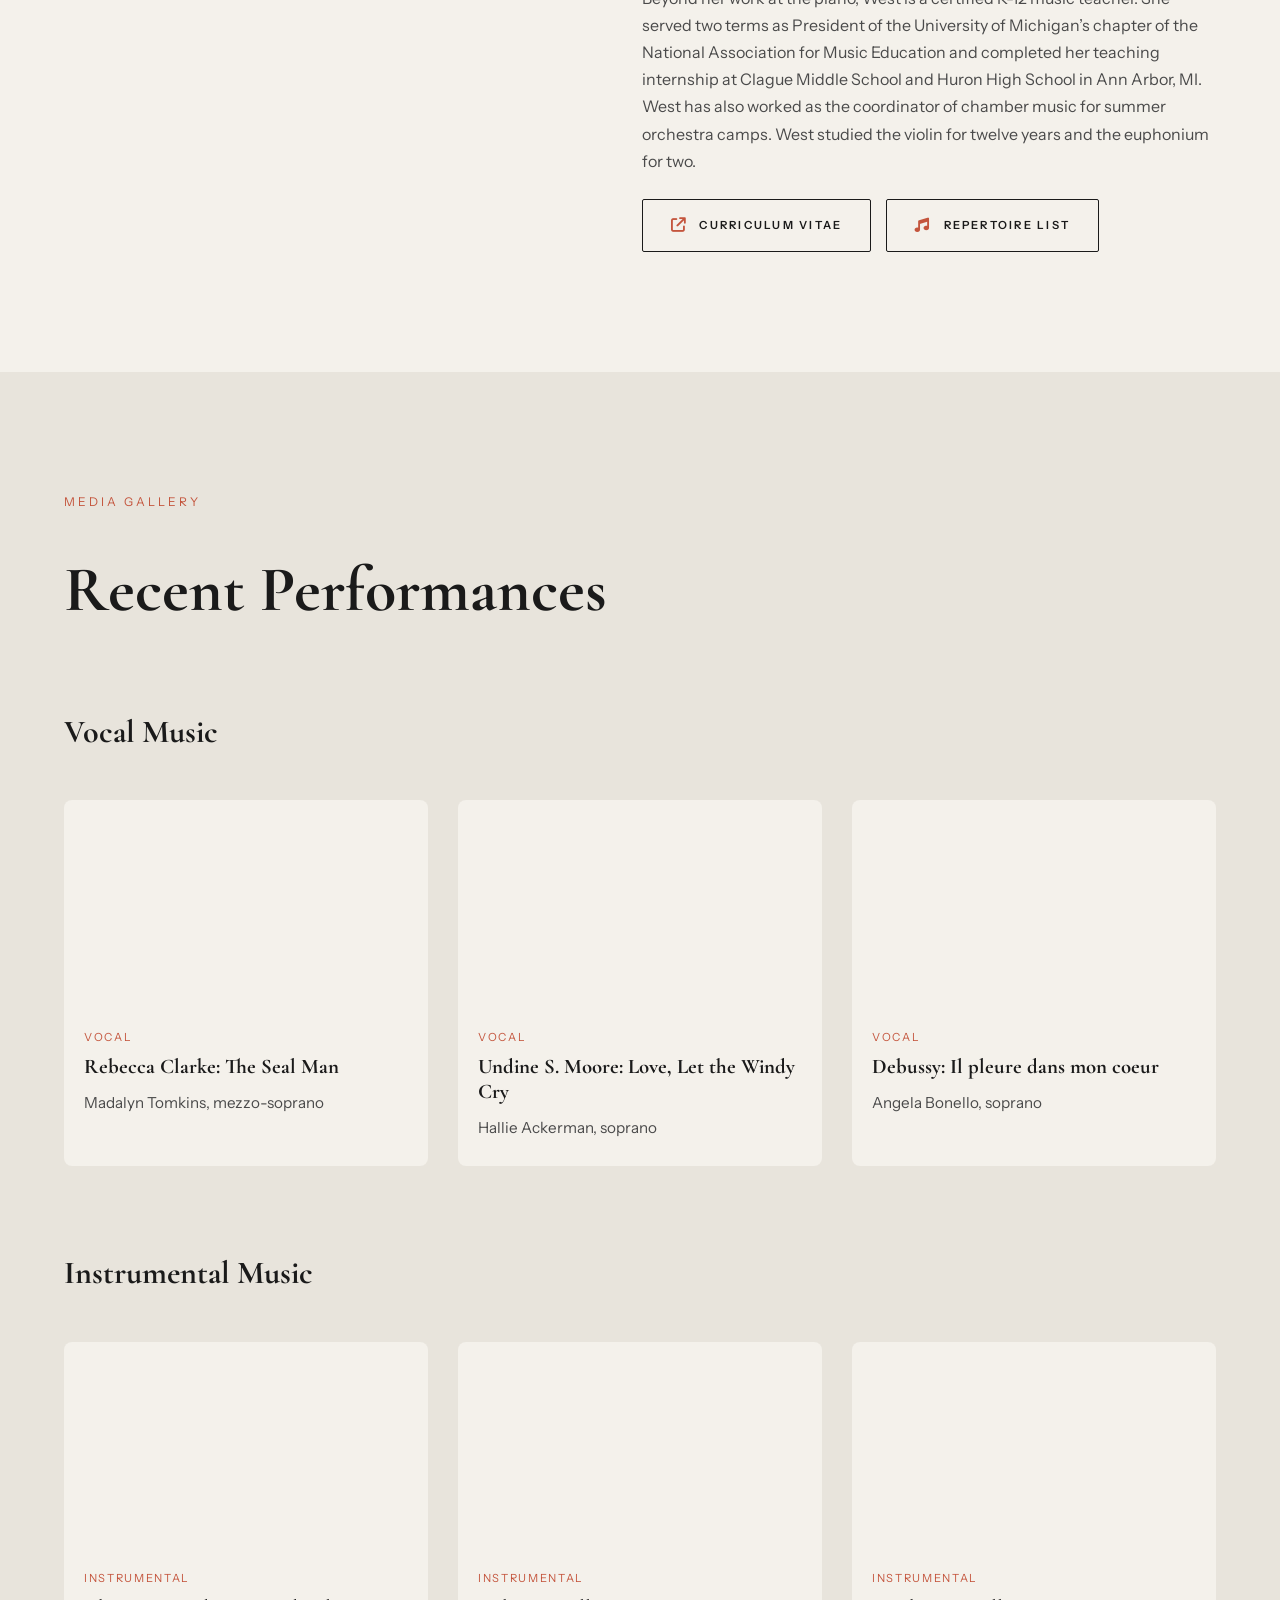
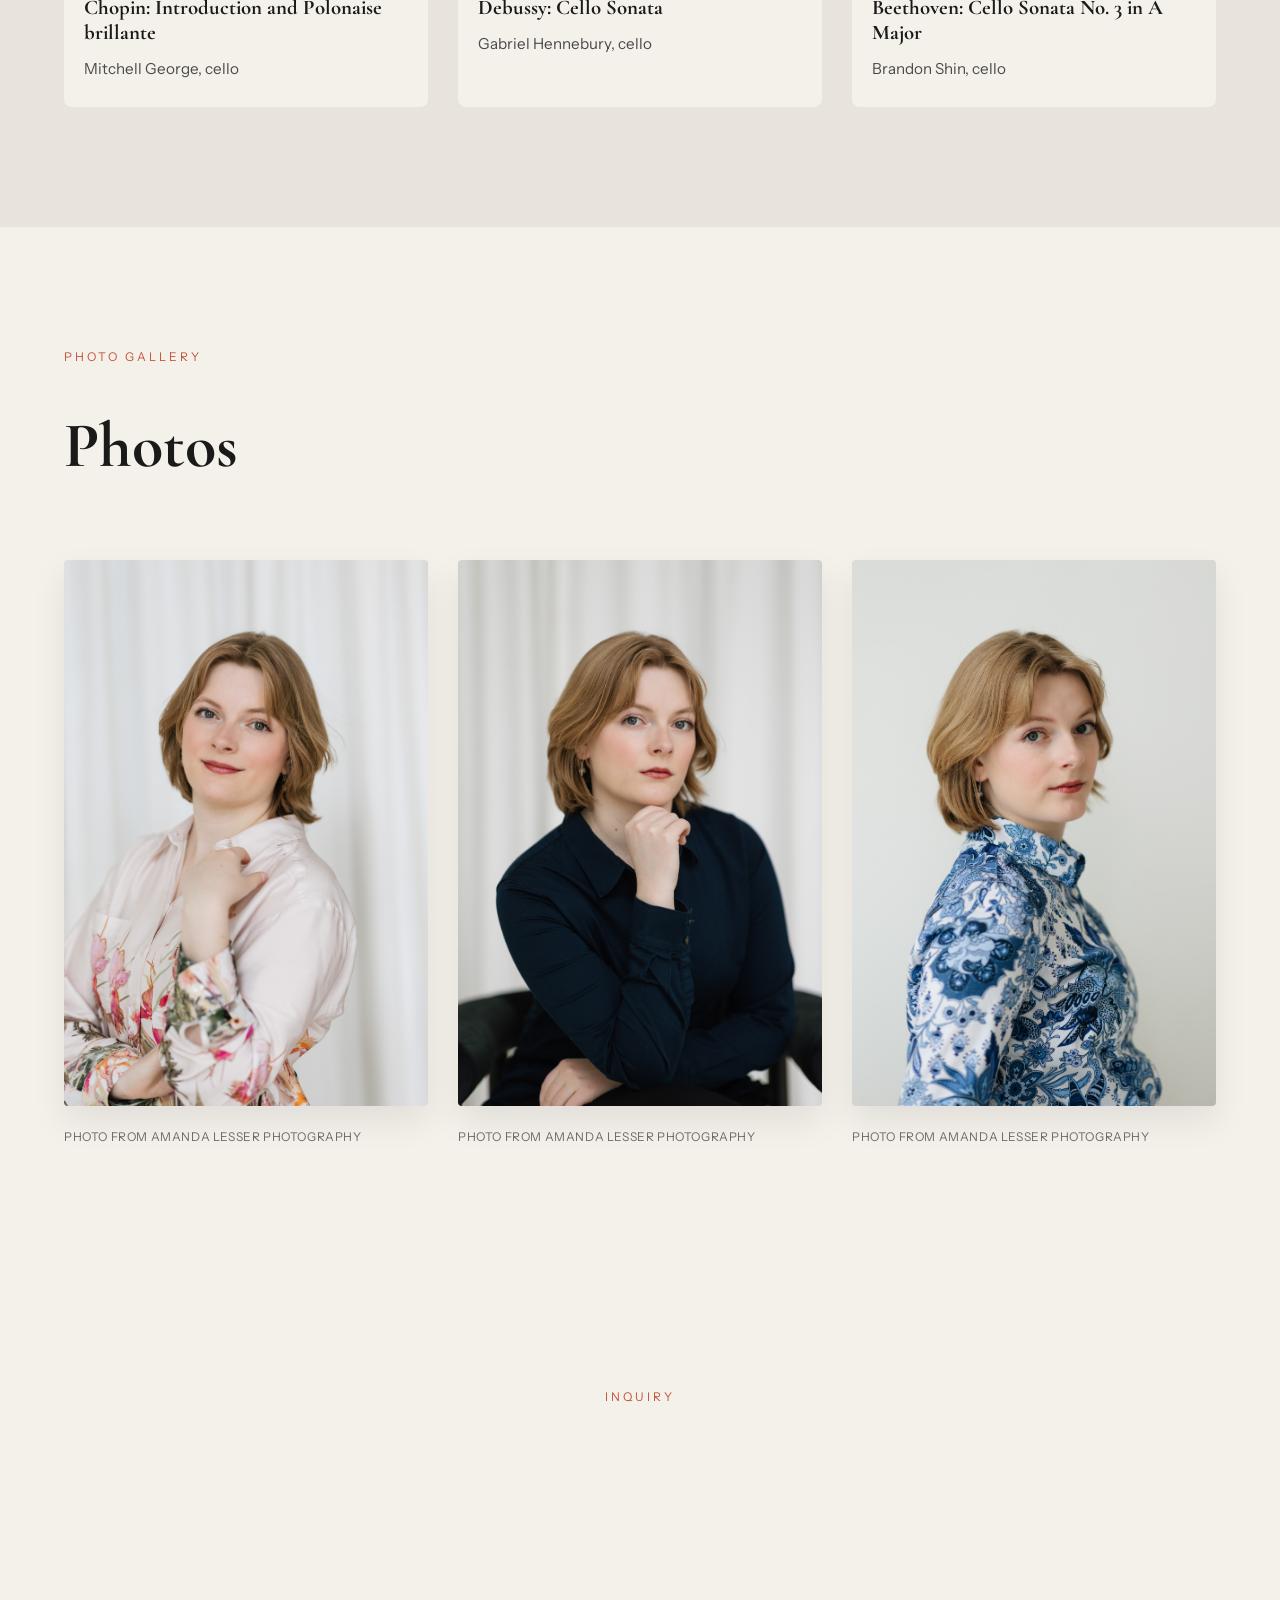
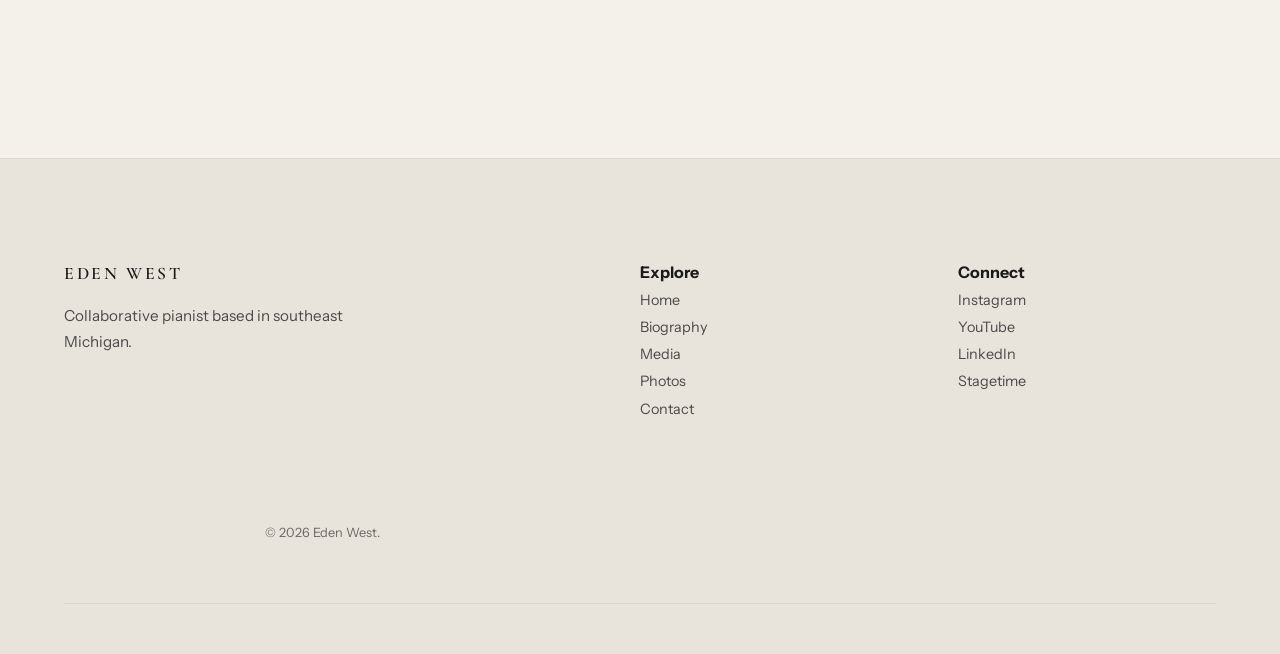
==== commit c7611274: "Update index.html" ====
--- a/index.html
+++ b/index.html
@@ -387,11 +387,18 @@
                             <p>I am a collaborative pianist currently based in southeast Michigan who regularly partners with singers and instrumentalists for recitals, competitions, and coachings.</p>
                         </div>
                         <div class="hero-social">
-                            <a href="https://instagram.com/eden.westie" target="_blank"><i class="fab fa-instagram"></i></a>
-                            <a href="https://www.facebook.com/eden.west.12/" target="_blank"><i class="fab fa-facebook-f"></i></a>
-                            <a href="https://www.linkedin.com/in/eden-west-879801326/" target="_blank"><i class="fab fa-linkedin-in"></i></a>
-                            <a href="https://www.youtube.com/@edenwestie" target="_blank"><i class="fab fa-youtube"></i></a>
-                        </div>
+    <a href="https://instagram.com/eden.westie" target="_blank"><i class="fab fa-instagram"></i></a>
+    <a href="https://www.facebook.com/eden.west.12/" target="_blank"><i class="fab fa-facebook-f"></i></a>
+    <a href="https://www.linkedin.com/in/eden-west-879801326/" target="_blank"><i class="fab fa-linkedin-in"></i></a>
+    <a href="https://www.youtube.com/@edenwestie" target="_blank"><i class="fab fa-youtube"></i></a>
+    
+    <!-- Custom Stagetime Star Icon Button -->
+    <a href="https://app.stagetime.com/artists/eden-west" target="_blank" title="Stagetime Profile" style="display: inline-flex; align-items: center; justify-content: center;">
+        <svg viewBox="0 0 24 24" fill="currentColor" style="width: 1.1rem; height: 1.1rem;">
+            <path d="M12 0L14.7 9.3L24 12L14.7 14.7L12 24L9.3 14.7L0 12L9.3 9.3Z" />
+        </svg>
+    </a>
+</div>
                     </div>
                     <div class="hero-image reveal">
                         <img src="media/IMG_5051.jpg" alt="Eden West - Professional Headshot" title="photo credit: Amanda Lesser">
@@ -583,14 +590,14 @@
                     </ul>
                 </div>
                 <div>
-                    <h4>Connect</h4>
-                    <ul style="list-style: none;">
-                        <li><a href="https://instagram.com/eden.westie" target="_blank" style="text-decoration: none; color: var(--ink-light); font-size: 0.9rem;">Instagram</a></li>
-                        <li><a href="https://www.facebook.com/eden.west.12/" target="_blank" style="text-decoration: none; color: var(--ink-light); font-size: 0.9rem;">Facebook</a></li>
-                        <li><a href="https://www.youtube.com/@edenwestie" target="_blank" style="text-decoration: none; color: var(--ink-light); font-size: 0.9rem;">YouTube</a></li>
-                        <li><a href="https://www.linkedin.com/in/eden-west-879801326/" target="_blank" style="text-decoration: none; color: var(--ink-light); font-size: 0.9rem;">LinkedIn</a></li>
-                    </ul>
-                </div>
+    <h4>Connect</h4>
+    <ul style="list-style: none;">
+        <li><a href="https://instagram.com/eden.westie" target="_blank" style="text-decoration: none; color: var(--ink-light); font-size: 0.9rem;">Instagram</a></li>
+        <li><a href="https://www.youtube.com/@edenwestie" target="_blank" style="text-decoration: none; color: var(--ink-light); font-size: 0.9rem;">YouTube</a></li>
+        <li><a href="https://www.linkedin.com/in/eden-west-879801326/" target="_blank" style="text-decoration: none; color: var(--ink-light); font-size: 0.9rem;">LinkedIn</a></li>
+        <!-- Add Stagetime text link -->
+        <li><a href="https://app.stagetime.com/artists/eden-west" target="_blank" style="text-decoration: none; color: var(--ink-light); font-size: 0.9rem;">Stagetime</a></li>
+    </ul>
             </div>
             <div style="text-align: center; margin-top: 40px; font-size: 0.8rem; opacity: 0.6;">
                 © 2026 Eden West.
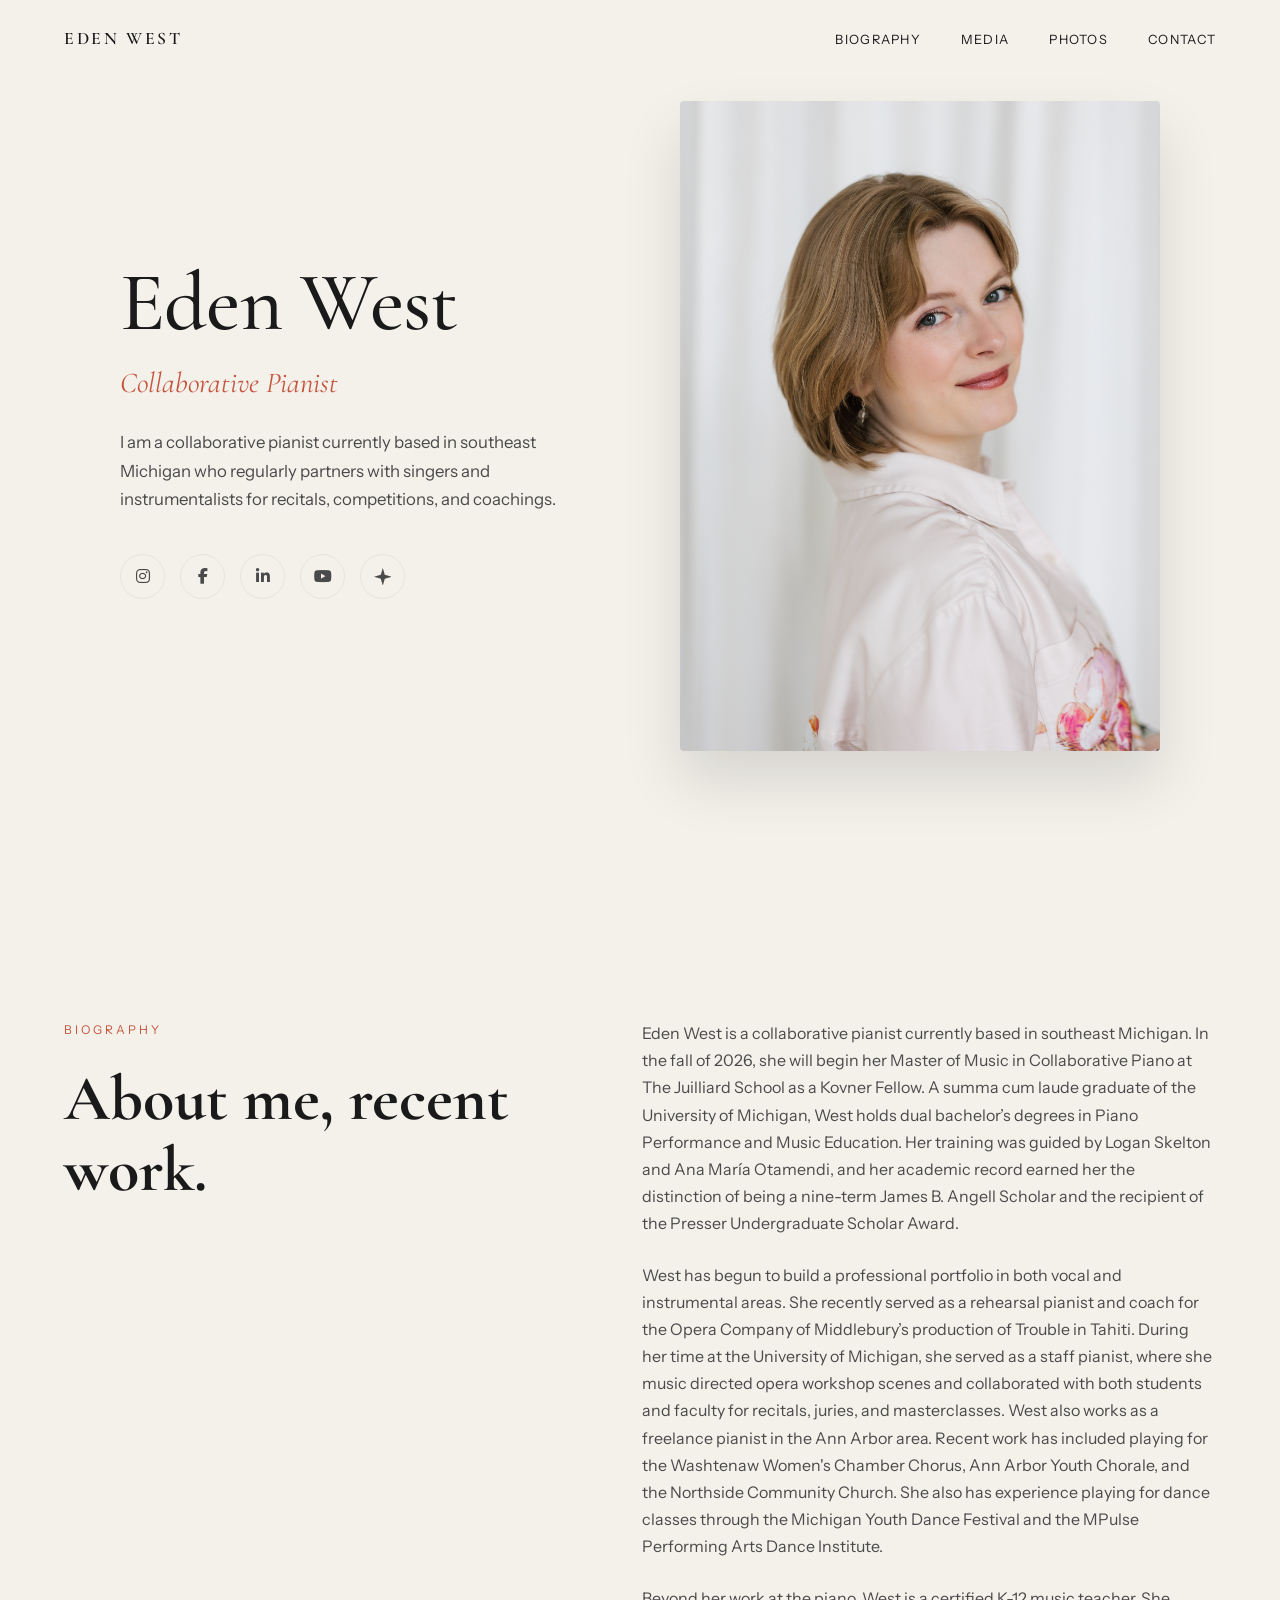
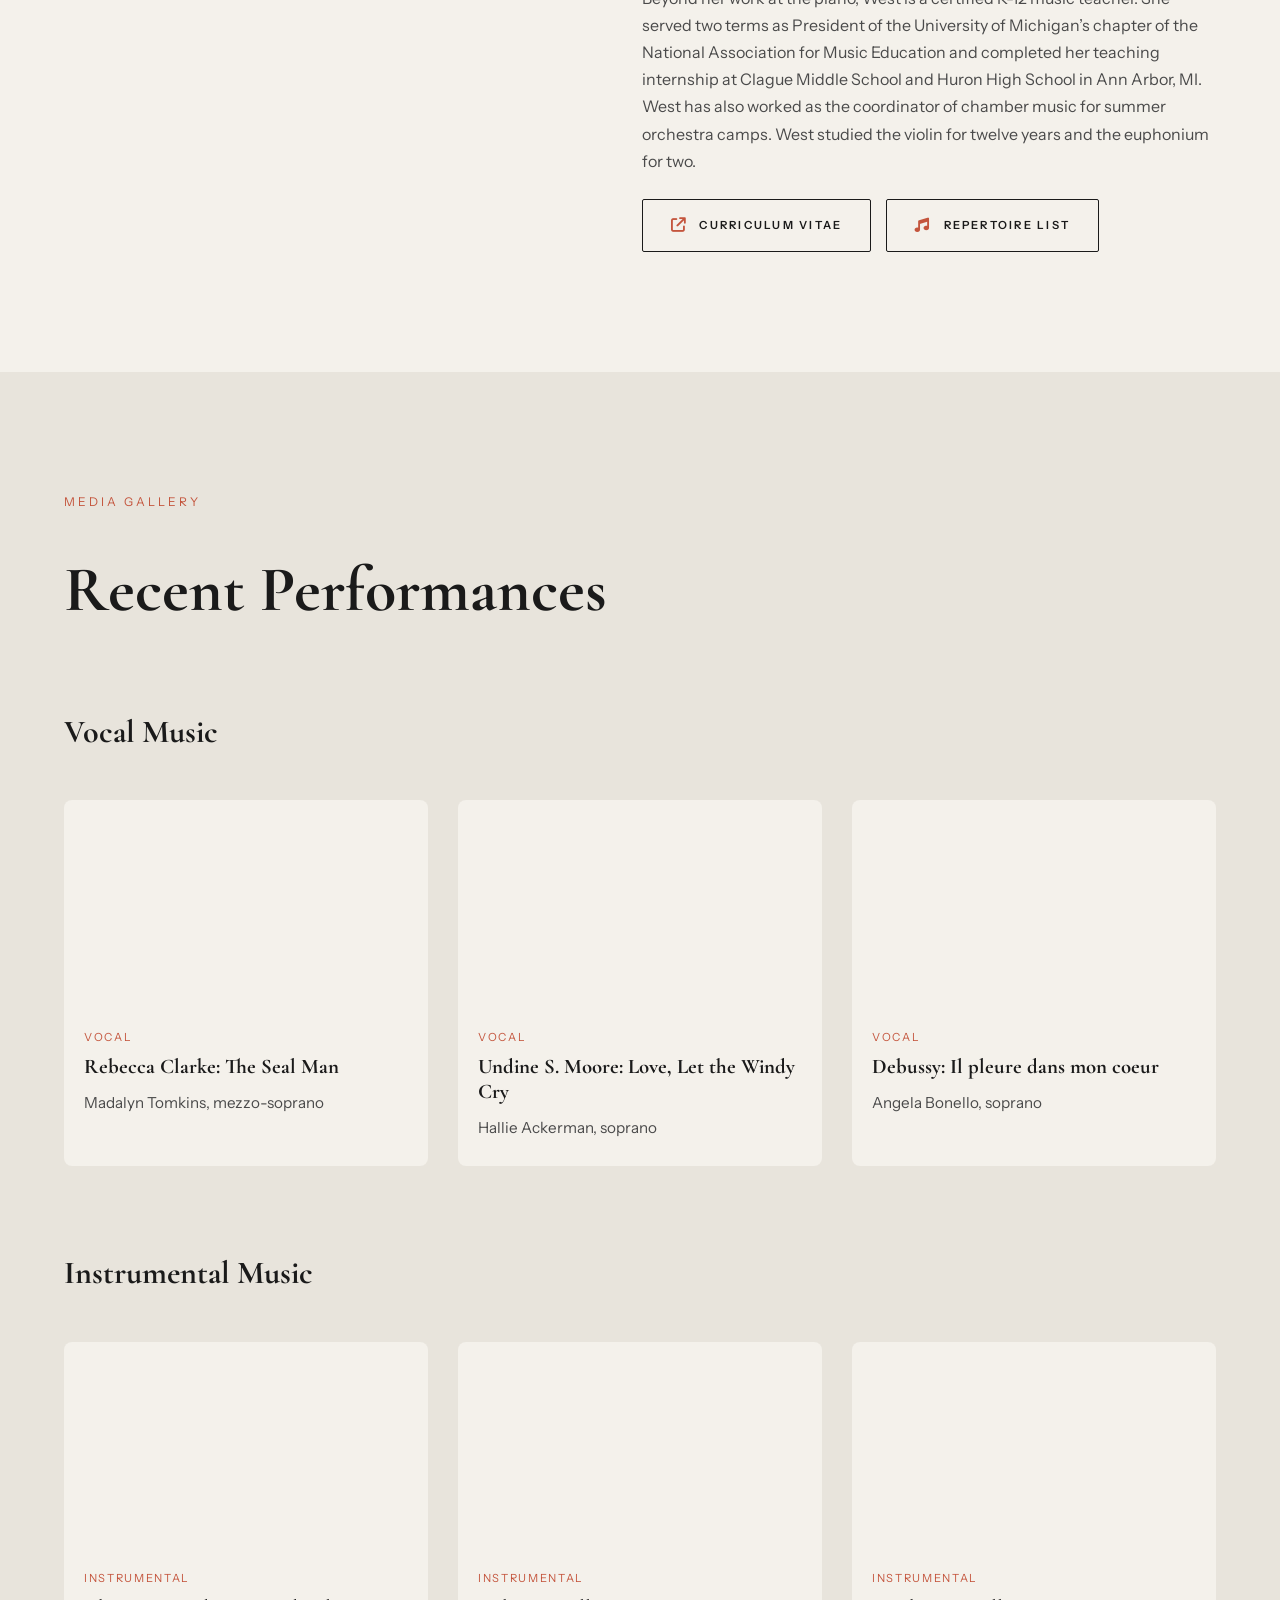
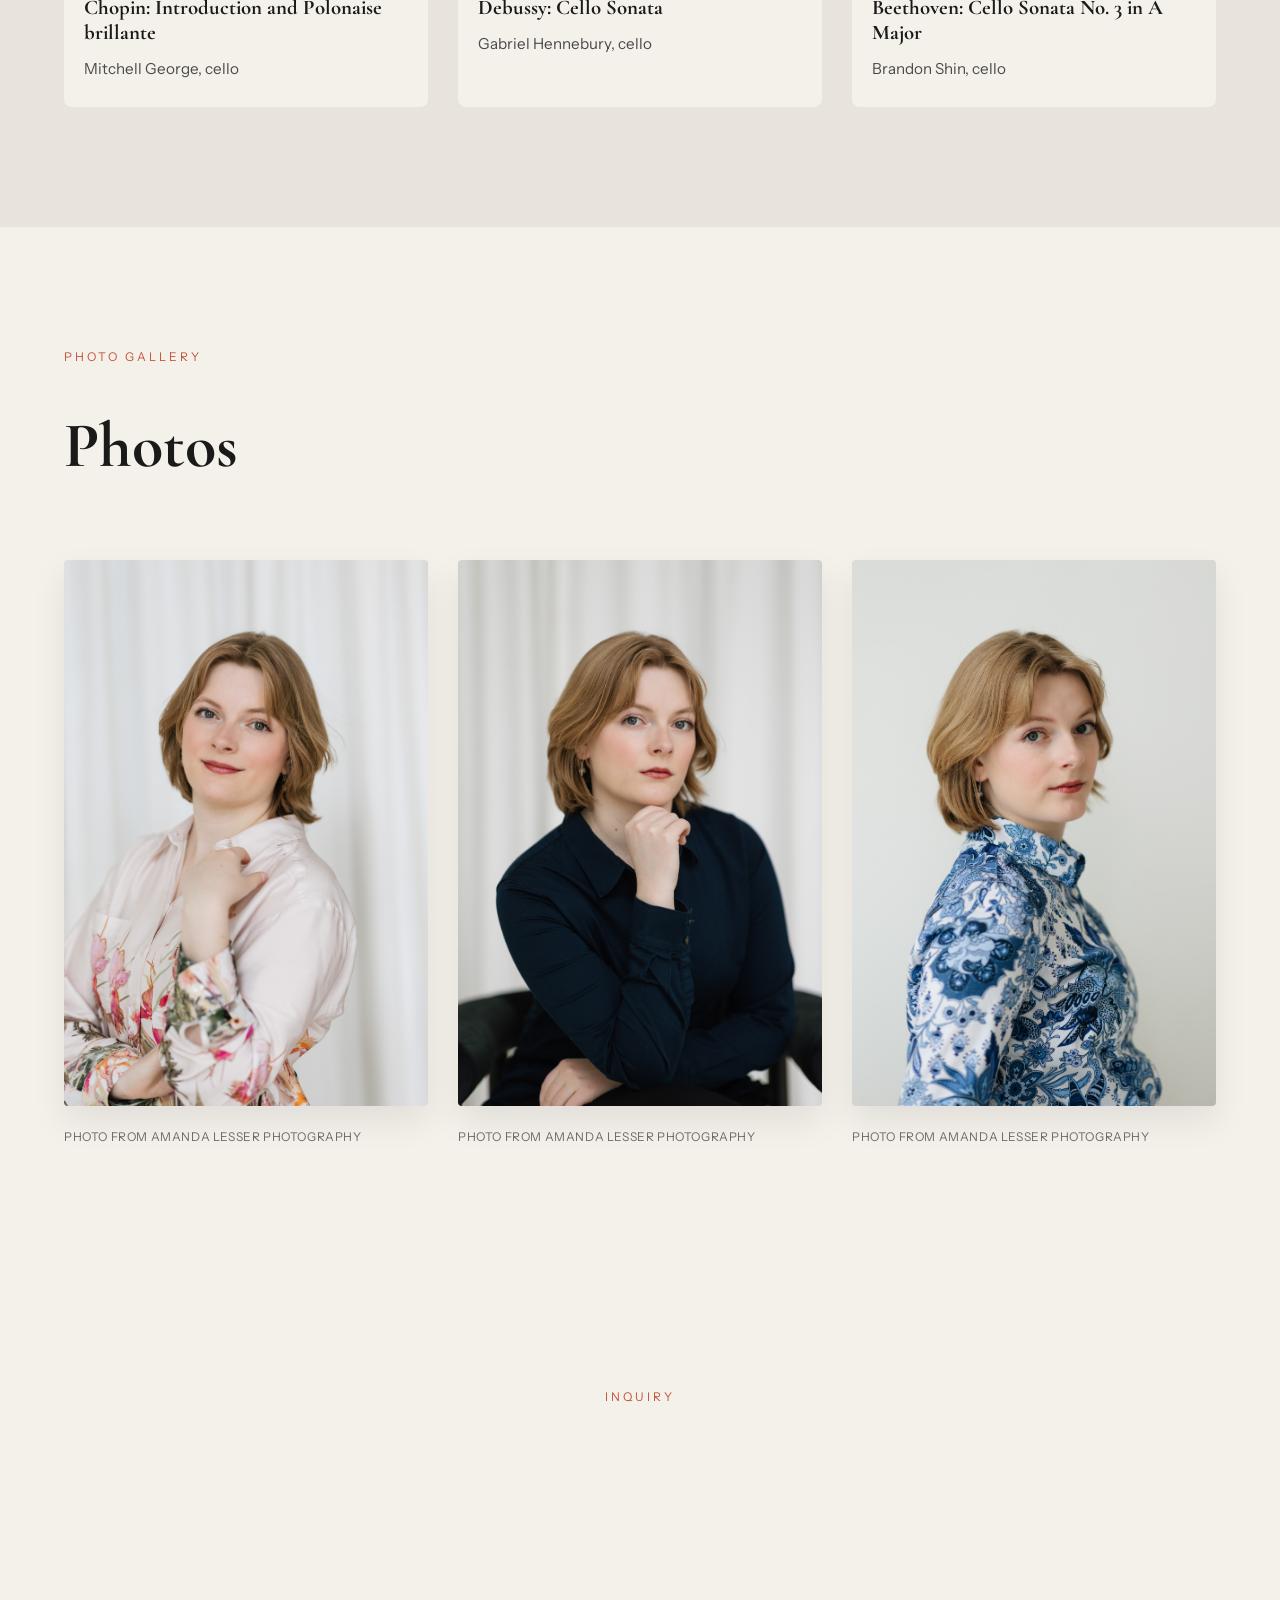
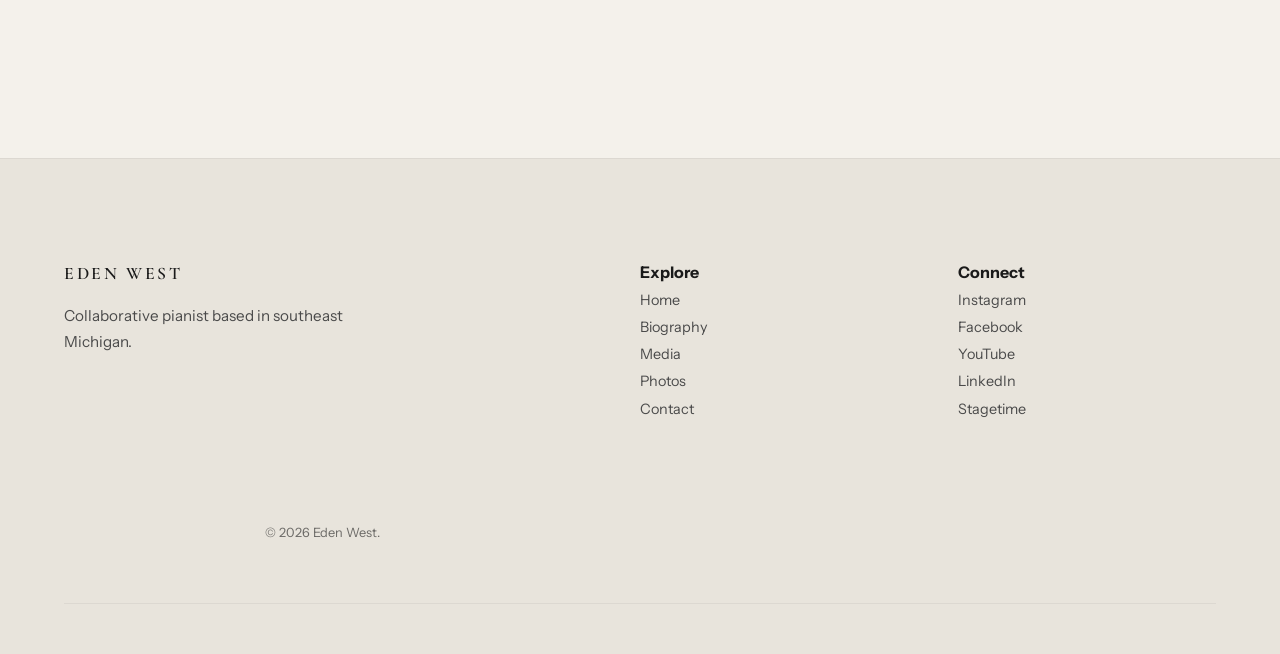
==== commit 833afc18: "Update index.html" ====
--- a/index.html
+++ b/index.html
@@ -593,6 +593,7 @@
     <h4>Connect</h4>
     <ul style="list-style: none;">
         <li><a href="https://instagram.com/eden.westie" target="_blank" style="text-decoration: none; color: var(--ink-light); font-size: 0.9rem;">Instagram</a></li>
+        <li><a href="https://facebook.com/eden.west.12/" target="_blank" style="text-decoration: none; color: var(--ink-light); font-size: 0.9rem;">Facebook</a></li>
         <li><a href="https://www.youtube.com/@edenwestie" target="_blank" style="text-decoration: none; color: var(--ink-light); font-size: 0.9rem;">YouTube</a></li>
         <li><a href="https://www.linkedin.com/in/eden-west-879801326/" target="_blank" style="text-decoration: none; color: var(--ink-light); font-size: 0.9rem;">LinkedIn</a></li>
         <!-- Add Stagetime text link -->
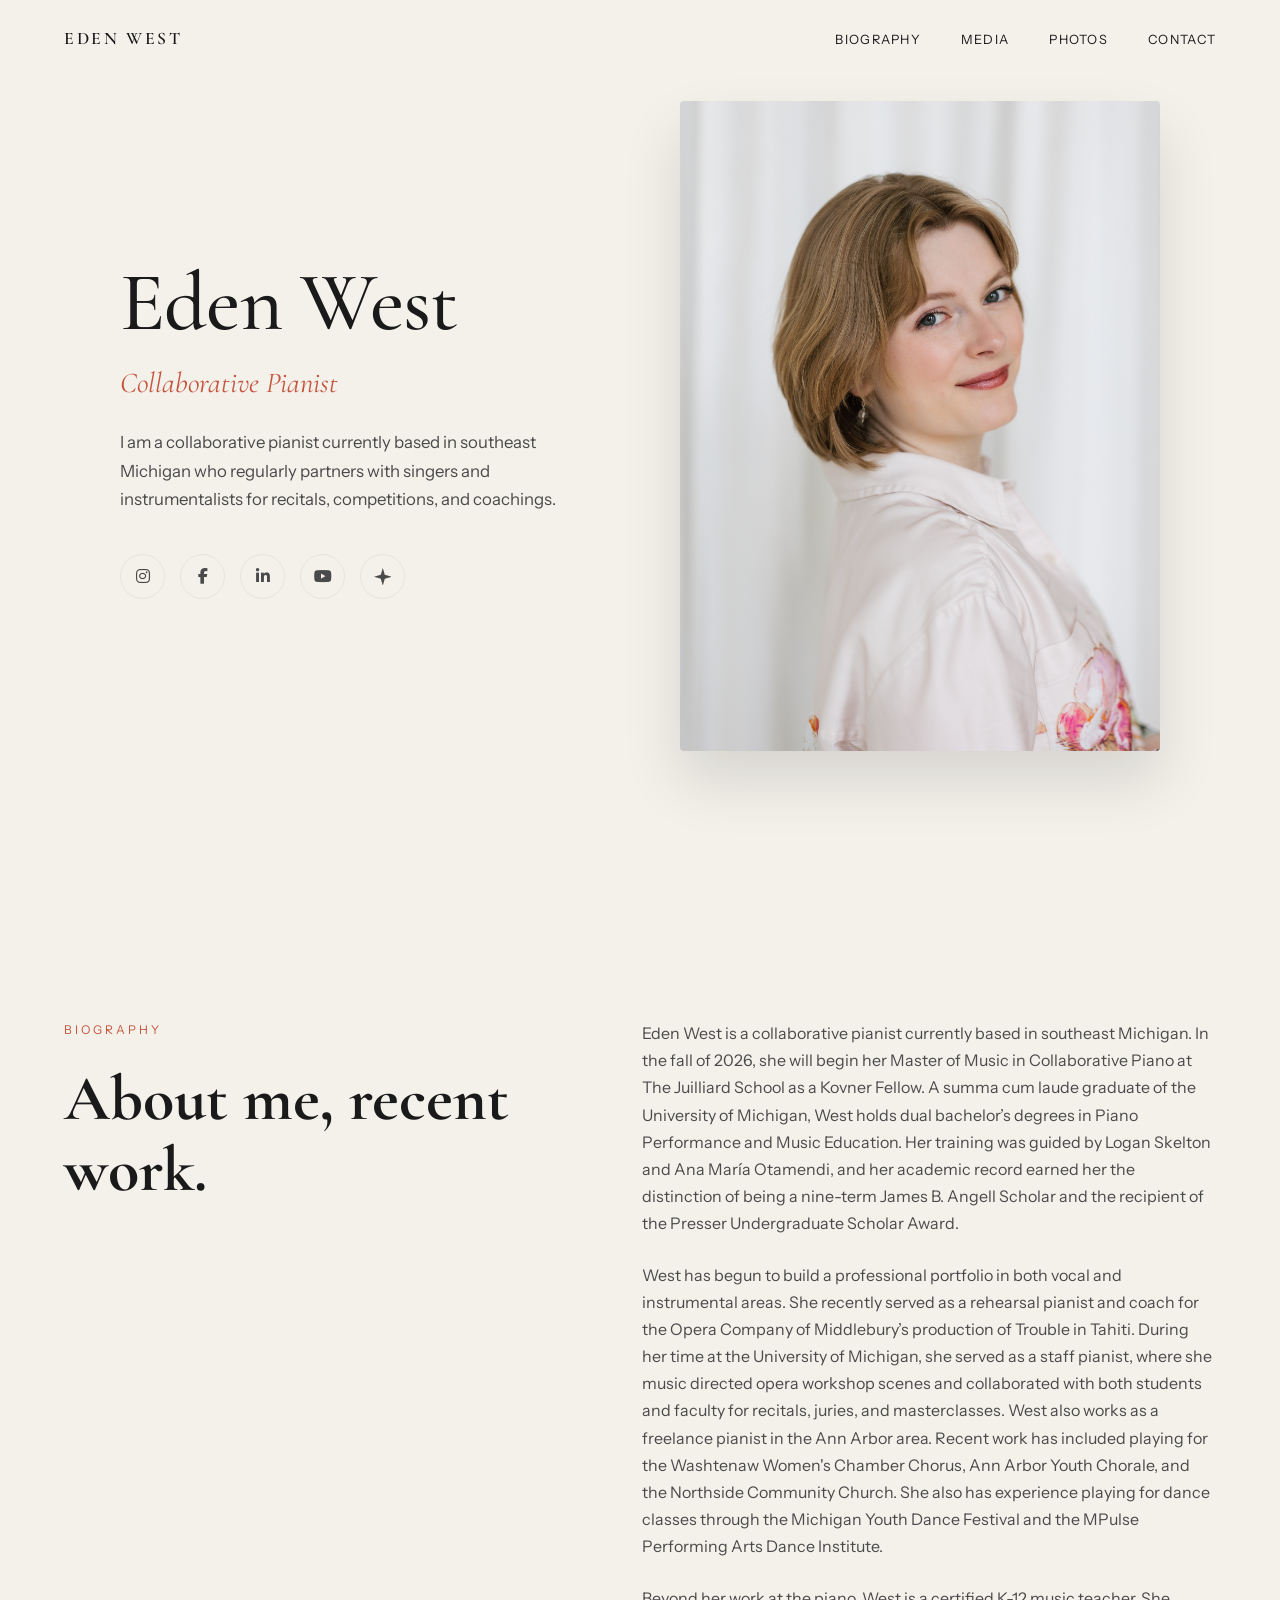
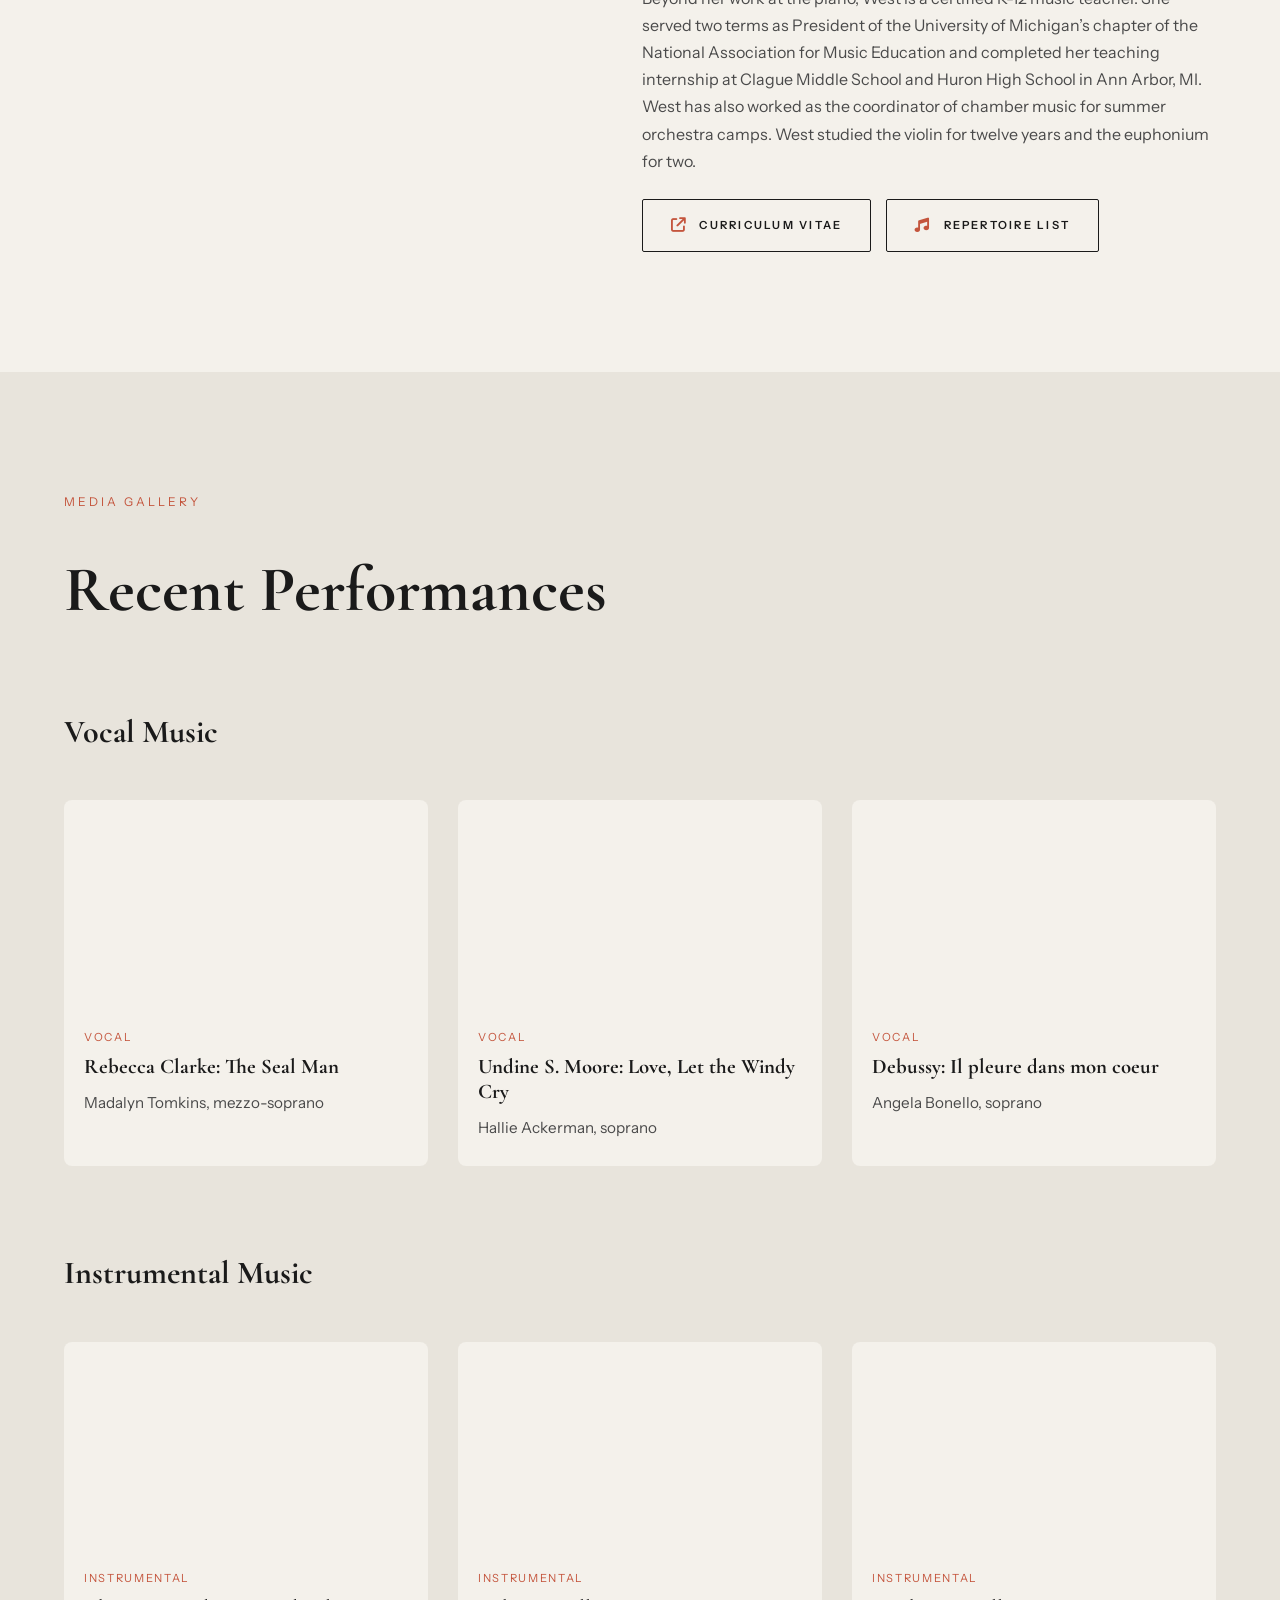
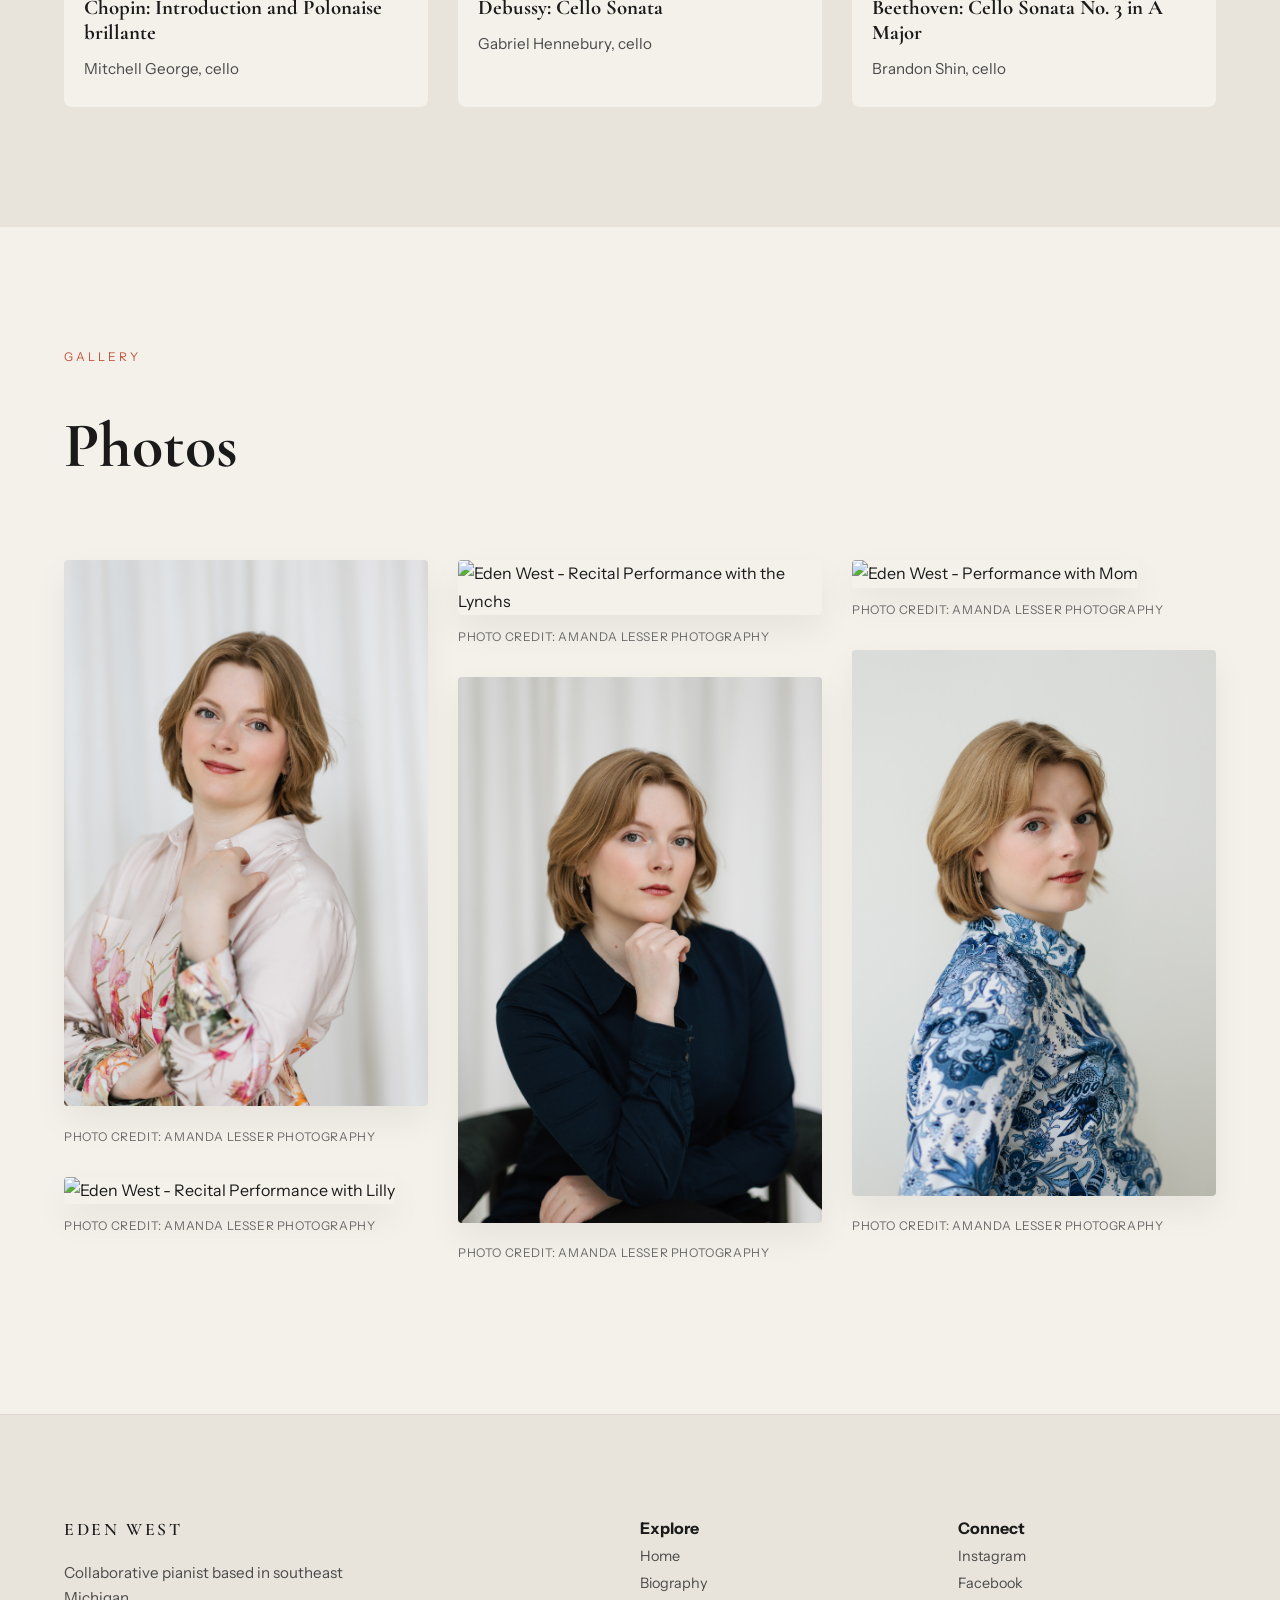
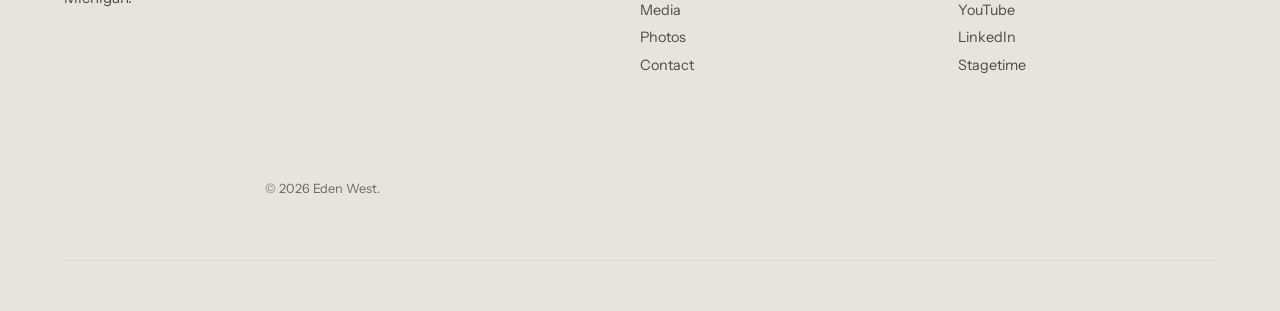
==== commit 5f38db1f: "Update index.html" ====
--- a/index.html
+++ b/index.html
@@ -6,6 +6,7 @@
     <title>Eden West | Collaborative Pianist</title>
 
     <link rel="icon" href="data:image/svg+xml,<svg xmlns=%22http://www.w3.org/2000/svg%22 viewBox=%220 0 100 100%22><text y=%22.9em%22 font-size=%2290%22>🎹</text></svg>">
+    <link rel="icon" type="image/png" href="media/favicon.png" sizes="48x48">
 
     <link rel="stylesheet" href="https://cdnjs.cloudflare.com/ajax/libs/font-awesome/6.5.1/css/all.min.css">
     <link rel="preconnect" href="https://fonts.googleapis.com">
@@ -516,55 +517,67 @@
         </section>
 
     <!-- NEW PHOTOS SECTION -->
-        <section class="photos-section" id="photos">
+       <section class="photos-section" id="photos">
             <div class="container">
-                <span class="section-label">Photo Gallery</span>
+                <span class="section-label">Gallery</span>
                 <h2 style="margin-bottom: 60px; font-family: 'Cormorant Garamond', serif; font-size: clamp(2.5rem, 5vw, 4rem);">Photos</h2>
                 
-                <div class="featured-grid" style="align-items: start;">
+                <div style="columns: 3 300px; column-gap: 30px; width: 100%;">
                     
-                    <!-- Photo 1 -->
-                    <div class="reveal">
+                    <div class="reveal" style="display: inline-block; width: 100%; margin-bottom: 30px; break-inside: avoid;">
                         <img src="media/IMG_5150.jpg" 
-                             alt="Eden West - Performance" 
-                             style="width: 100%; height: auto; border-radius: 4px; box-shadow: 0 15px 35px rgba(0,0,0,0.08);">
+                             alt="Amanda Lesser Photography" 
+                             style="width: 100%; height: auto; border-radius: 4px; box-shadow: 0 15px 35px rgba(0,0,0,0.06);">
                         <p style="margin-top: 12px; font-size: 0.75rem; letter-spacing: 0.05em; text-transform: uppercase; color: var(--ink-light); opacity: 0.8;">
-                            Photo from Amanda Lesser Photography
+                            Photo credit: Amanda Lesser Photography
                         </p>
                     </div>
 
-                    <!-- Photo 2 -->
-                    <div class="reveal">
+                    <div class="reveal" style="display: inline-block; width: 100%; margin-bottom: 30px; break-inside: avoid;">
+                        <img src="media/Eden and Lilly.jpg" 
+                             alt="Eden West - Recital Performance with Lilly" 
+                             style="width: 100%; height: auto; border-radius: 4px; box-shadow: 0 15px 35px rgba(0,0,0,0.06);">
+                        <p style="margin-top: 12px; font-size: 0.75rem; letter-spacing: 0.05em; text-transform: uppercase; color: var(--ink-light); opacity: 0.8;">
+                            Photo credit: Amanda Lesser Photography
+                        </p>
+                    </div>
+
+                    <div class="reveal" style="display: inline-block; width: 100%; margin-bottom: 30px; break-inside: avoid;">
+                        <img src="media/Eden and Lynchs.jpg" 
+                             alt="Eden West - Recital Performance with the Lynchs" 
+                             style="width: 100%; height: auto; border-radius: 4px; box-shadow: 0 15px 35px rgba(0,0,0,0.06);">
+                        <p style="margin-top: 12px; font-size: 0.75rem; letter-spacing: 0.05em; text-transform: uppercase; color: var(--ink-light); opacity: 0.8;">
+                            Photo credit: Amanda Lesser Photography
+                        </p>
+                    </div>
+
+                    <div class="reveal" style="display: inline-block; width: 100%; margin-bottom: 30px; break-inside: avoid;">
                         <img src="media/IMG_4873.jpg" 
-                             alt="Eden West - Session" 
-                             style="width: 100%; height: auto; border-radius: 4px; box-shadow: 0 15px 35px rgba(0,0,0,0.08);">
+                             alt="Amanda Lesser Photography" 
+                             style="width: 100%; height: auto; border-radius: 4px; box-shadow: 0 15px 35px rgba(0,0,0,0.06);">
                         <p style="margin-top: 12px; font-size: 0.75rem; letter-spacing: 0.05em; text-transform: uppercase; color: var(--ink-light); opacity: 0.8;">
-                            Photo from Amanda Lesser Photography
+                            Photo credit: Amanda Lesser Photography
                         </p>
                     </div>
 
-                    <!-- Photo 3 -->
-                    <div class="reveal">
+                    <div class="reveal" style="display: inline-block; width: 100%; margin-bottom: 30px; break-inside: avoid;">
+                        <img src="media/Eden and mom.jpg" 
+                             alt="Eden West - Performance with Mom" 
+                             style="width: 100%; height: auto; border-radius: 4px; box-shadow: 0 15px 35px rgba(0,0,0,0.06);">
+                        <p style="margin-top: 12px; font-size: 0.75rem; letter-spacing: 0.05em; text-transform: uppercase; color: var(--ink-light); opacity: 0.8;">
+                            Photo credit: Amanda Lesser Photography
+                        </p>
+                    </div>
+
+                    <div class="reveal" style="display: inline-block; width: 100%; margin-bottom: 30px; break-inside: avoid;">
                         <img src="media/IMG_4774.jpg" 
-                             alt="Eden West - Recital" 
-                             style="width: 100%; height: auto; border-radius: 4px; box-shadow: 0 15px 35px rgba(0,0,0,0.08);">
+                             alt="Amanda Lesser Photography" 
+                             style="width: 100%; height: auto; border-radius: 4px; box-shadow: 0 15px 35px rgba(0,0,0,0.06);">
                         <p style="margin-top: 12px; font-size: 0.75rem; letter-spacing: 0.05em; text-transform: uppercase; color: var(--ink-light); opacity: 0.8;">
-                            Photo from Amanda Lesser Photography
+                            Photo credit: Amanda Lesser Photography
                         </p>
                     </div>
                     
-                </div>
-            </div>
-        </section>
-
-        <section class="contact-section" id="contact">
-            <div class="container">
-                <div class="contact-container">
-                    <span class="section-label">Inquiry</span>
-                    <div class="contact-card reveal">
-                        <h3>Let's work together!</h3>
-                        <p>For coaching inquiries, recital accompaniment, or general questions, please email me at edenwestpiano@gmail.com.</p>
-                    </div>
                 </div>
             </div>
         </section>
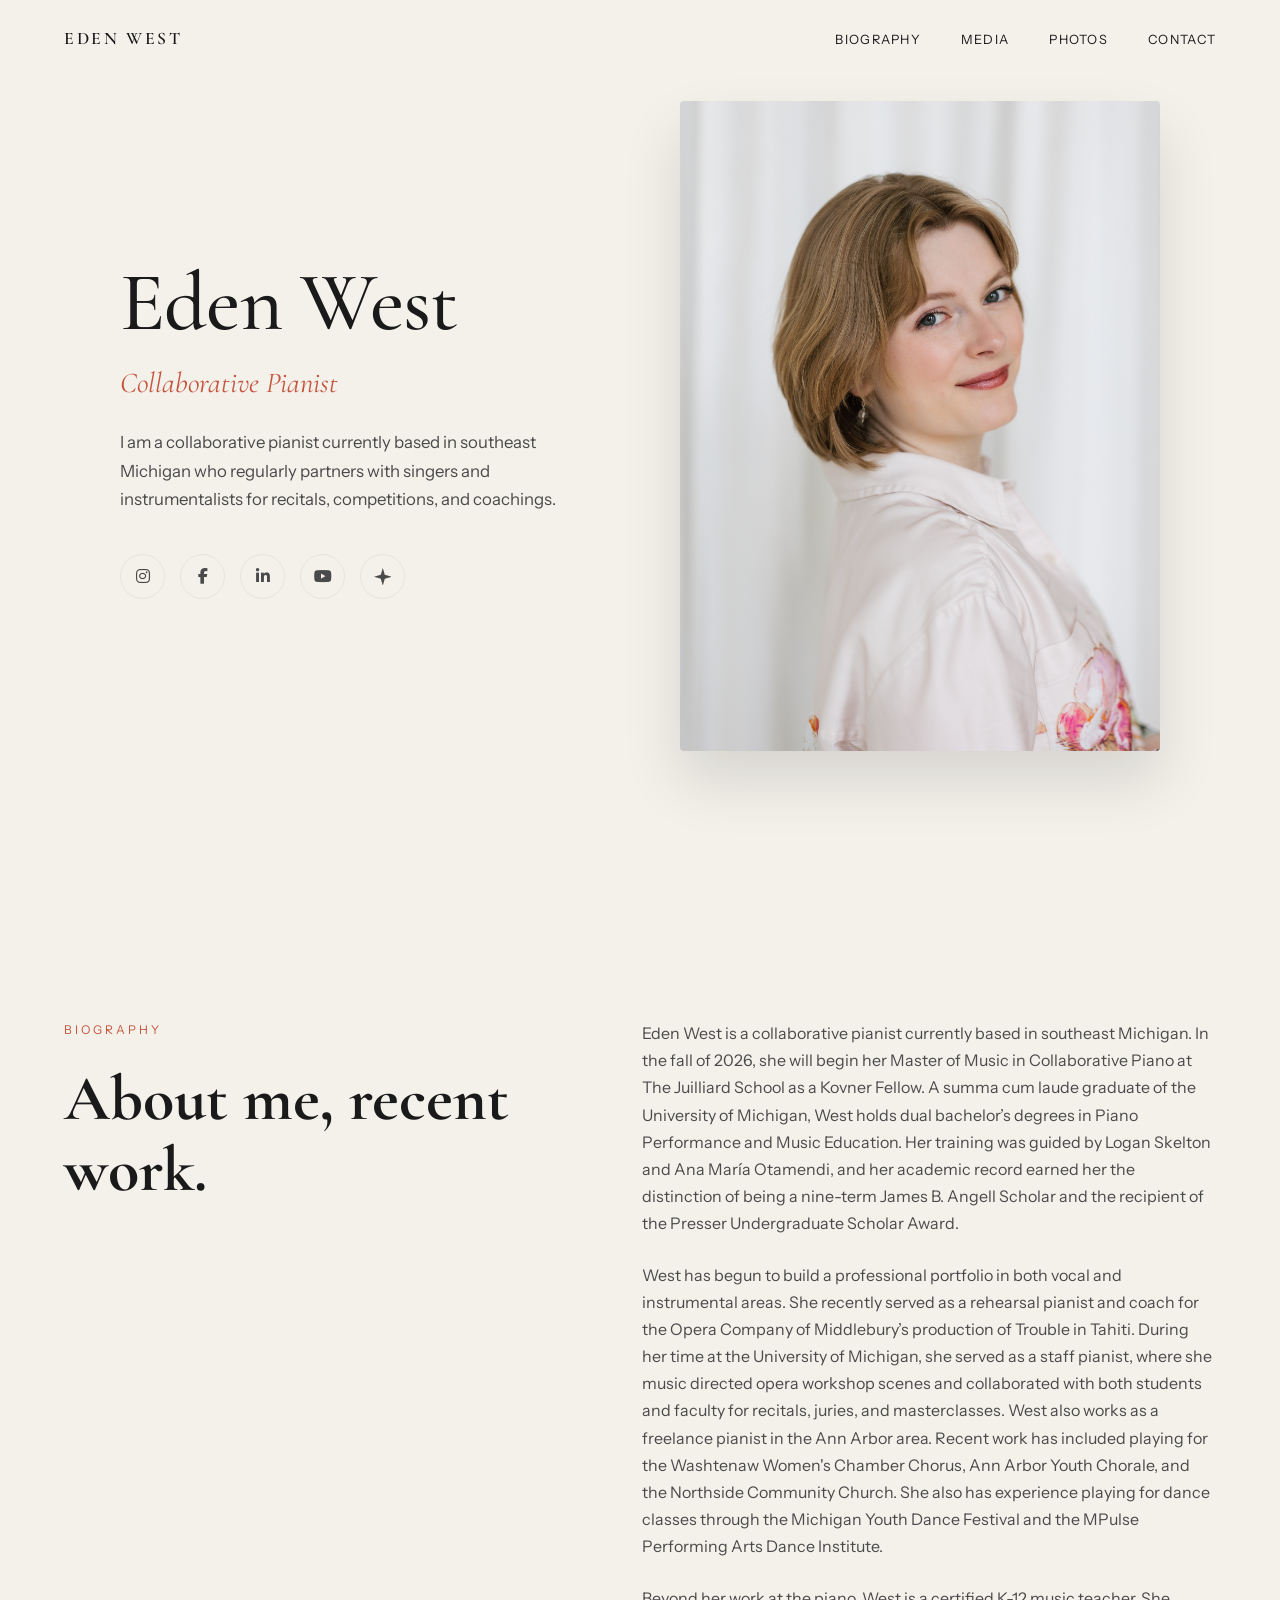
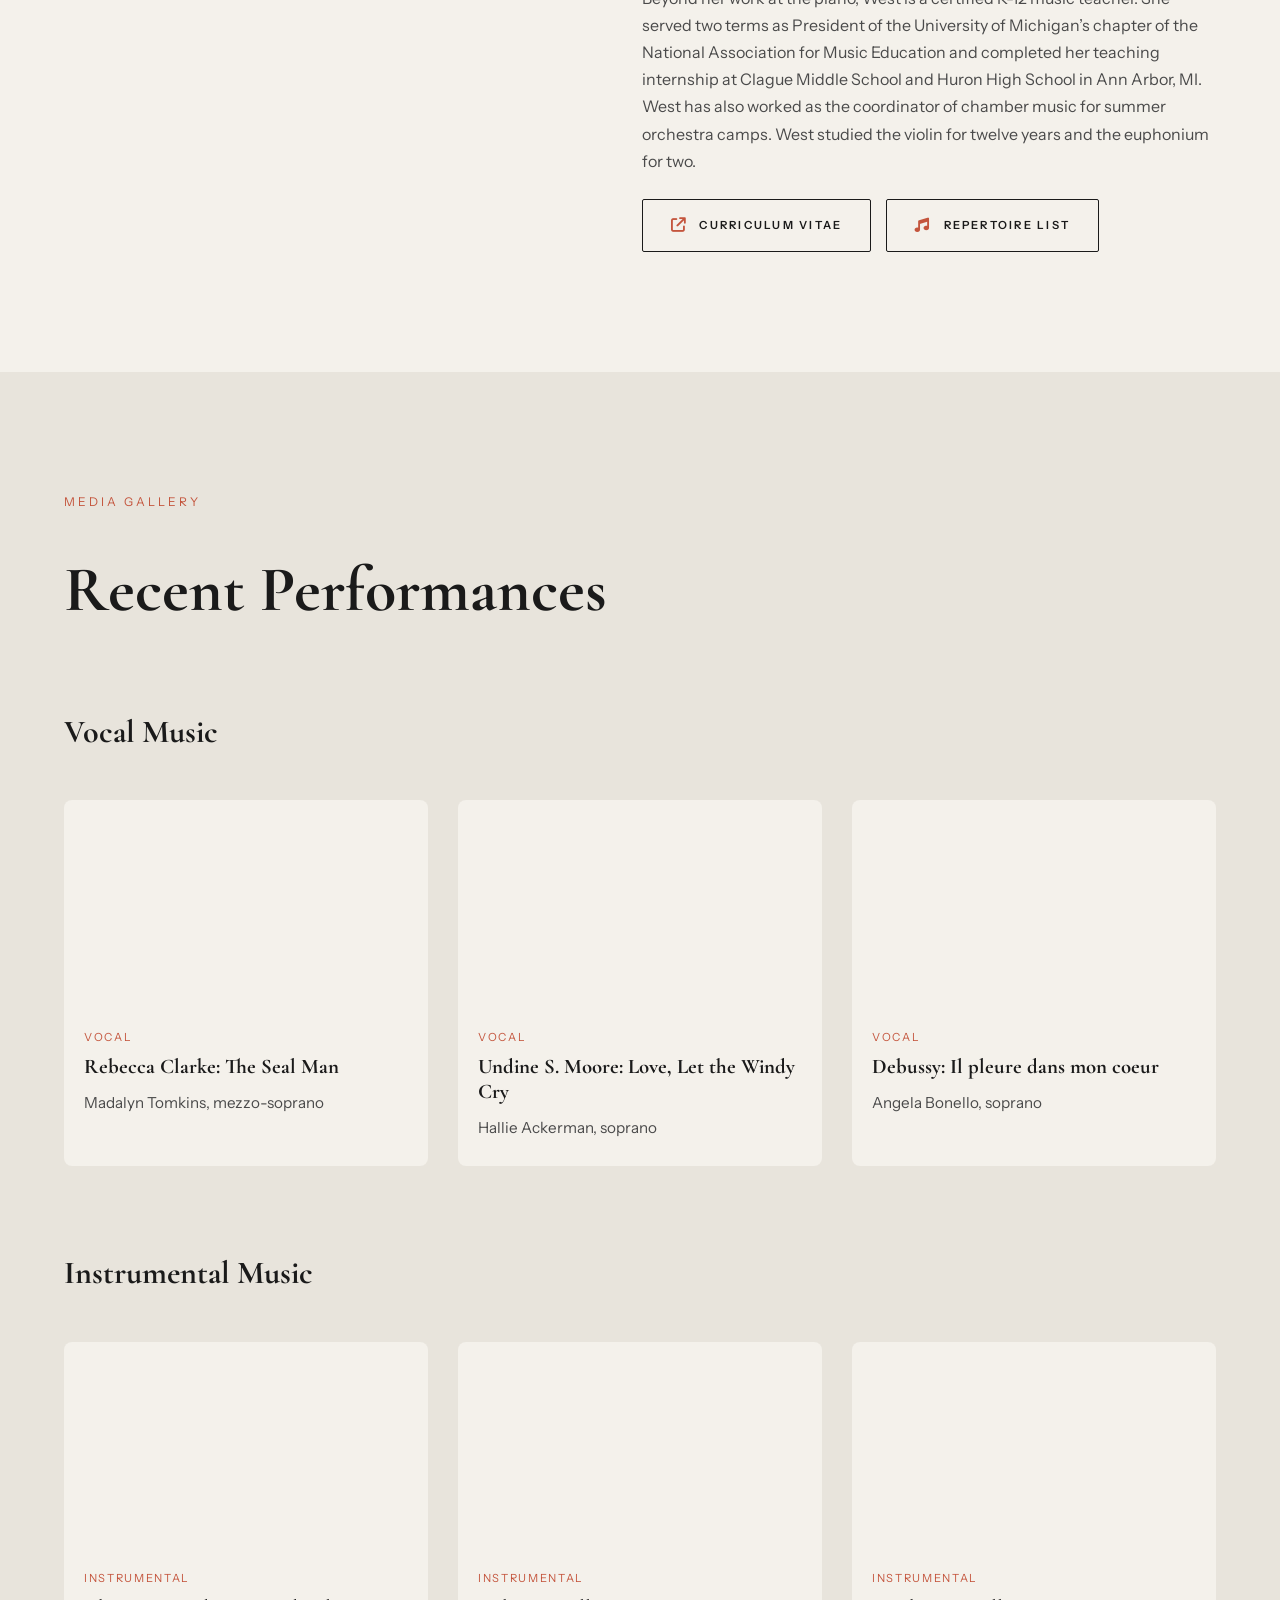
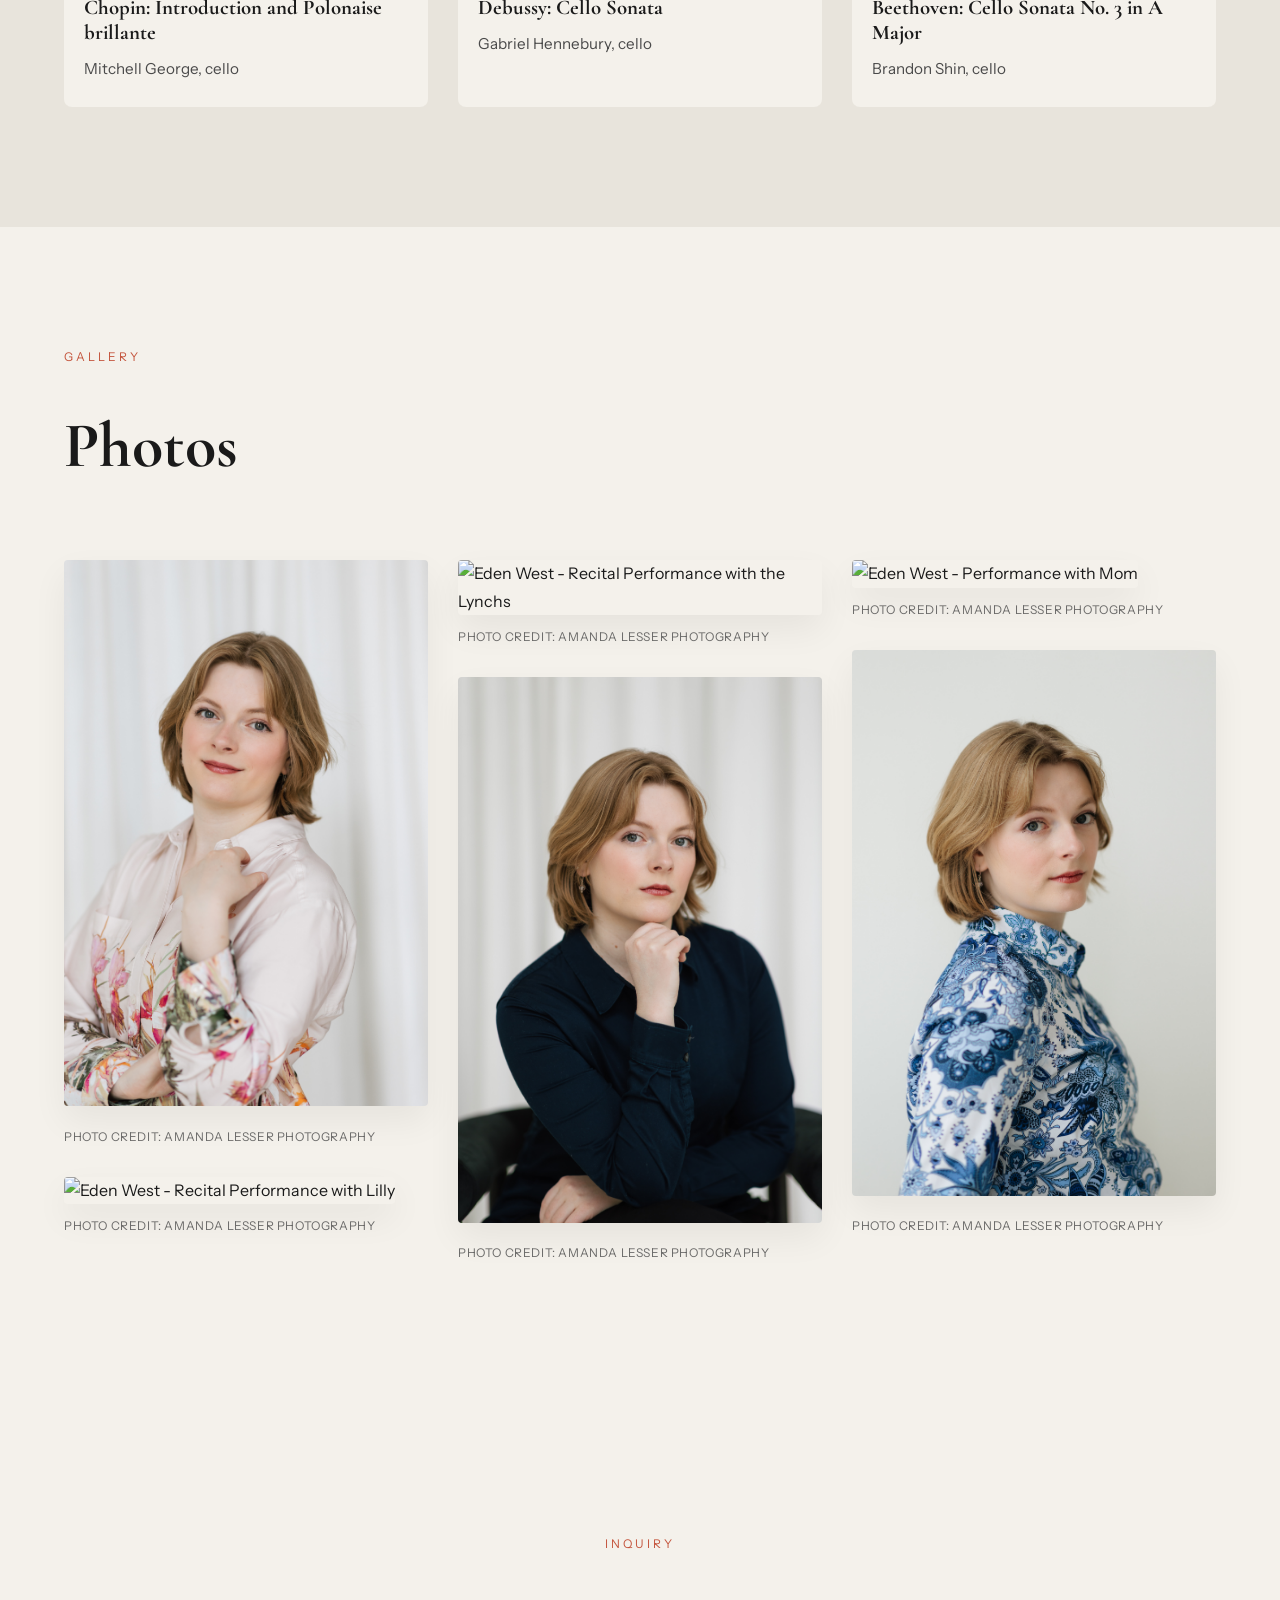
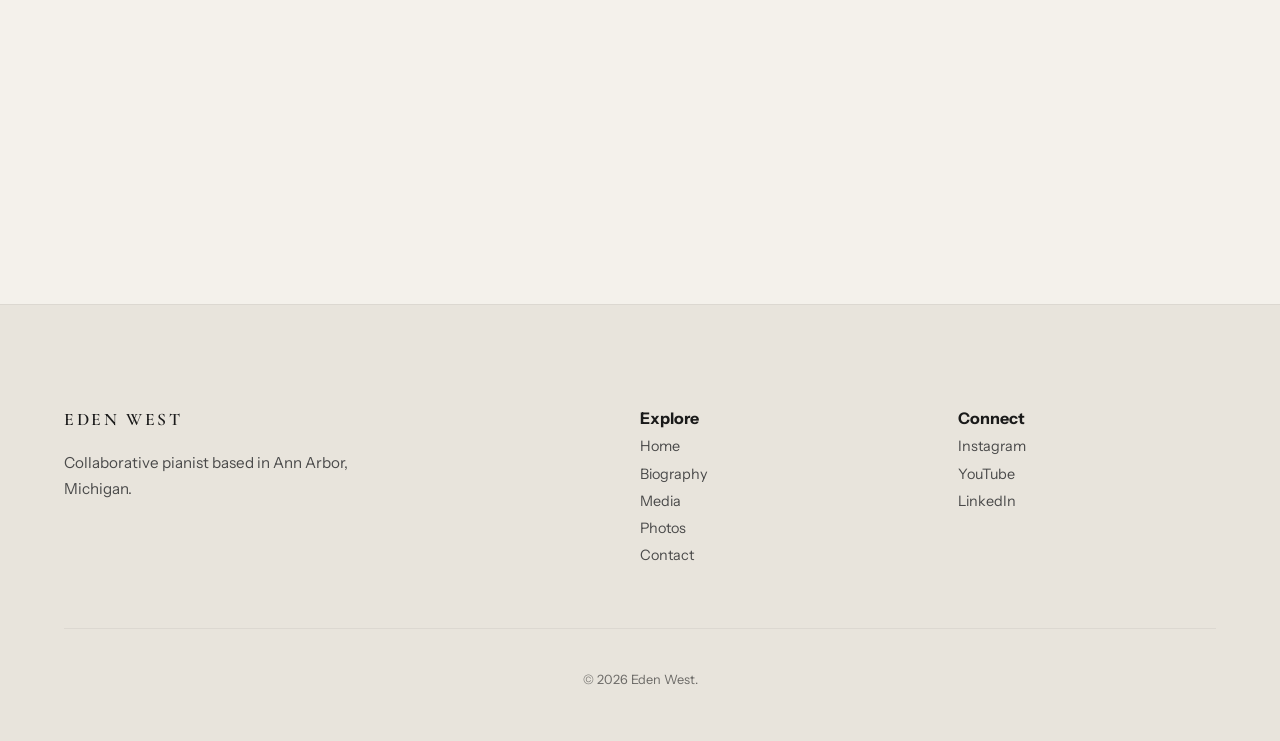
==== commit a3e10ff4: "Update index.html" ====
--- a/index.html
+++ b/index.html
@@ -583,13 +583,26 @@
         </section>
     </main>
 
+   <section class="contact-section" id="contact">
+            <div class="container">
+                <div class="contact-container">
+                    <span class="section-label">Inquiry</span>
+                    <div class="contact-card reveal">
+                        <h3>Let's work together.</h3>
+                        <p>For coaching inquiries, recital accompaniment, or general questions, please email me at edenwestpiano@gmail.com.</p>
+                    </div>
+                </div>
+            </div>
+        </section>
+    </main>
+
     <footer>
         <div class="container">
             <div class="footer-grid">
                 <div>
                     <h3 class="logo" style="margin-bottom: 15px; display: block;">Eden West</h3>
                     <p style="color: var(--ink-light); font-size: 0.95rem; max-width: 300px;">
-                        Collaborative pianist based in southeast Michigan.
+                        Collaborative pianist based in Ann Arbor, Michigan.
                     </p>
                 </div>
                 <div>
@@ -603,15 +616,13 @@
                     </ul>
                 </div>
                 <div>
-    <h4>Connect</h4>
-    <ul style="list-style: none;">
-        <li><a href="https://instagram.com/eden.westie" target="_blank" style="text-decoration: none; color: var(--ink-light); font-size: 0.9rem;">Instagram</a></li>
-        <li><a href="https://facebook.com/eden.west.12/" target="_blank" style="text-decoration: none; color: var(--ink-light); font-size: 0.9rem;">Facebook</a></li>
-        <li><a href="https://www.youtube.com/@edenwestie" target="_blank" style="text-decoration: none; color: var(--ink-light); font-size: 0.9rem;">YouTube</a></li>
-        <li><a href="https://www.linkedin.com/in/eden-west-879801326/" target="_blank" style="text-decoration: none; color: var(--ink-light); font-size: 0.9rem;">LinkedIn</a></li>
-        <!-- Add Stagetime text link -->
-        <li><a href="https://app.stagetime.com/artists/eden-west" target="_blank" style="text-decoration: none; color: var(--ink-light); font-size: 0.9rem;">Stagetime</a></li>
-    </ul>
+                    <h4>Connect</h4>
+                    <ul style="list-style: none;">
+                        <li><a href="https://instagram.com/eden.westie" target="_blank" style="text-decoration: none; color: var(--ink-light); font-size: 0.9rem;">Instagram</a></li>
+                        <li><a href="https://www.youtube.com/@edenwestie" target="_blank" style="text-decoration: none; color: var(--ink-light); font-size: 0.9rem;">YouTube</a></li>
+                        <li><a href="https://www.linkedin.com/in/eden-west-879801326/" target="_blank" style="text-decoration: none; color: var(--ink-light); font-size: 0.9rem;">LinkedIn</a></li>
+                    </ul>
+                </div>
             </div>
             <div style="text-align: center; margin-top: 40px; font-size: 0.8rem; opacity: 0.6;">
                 © 2026 Eden West.
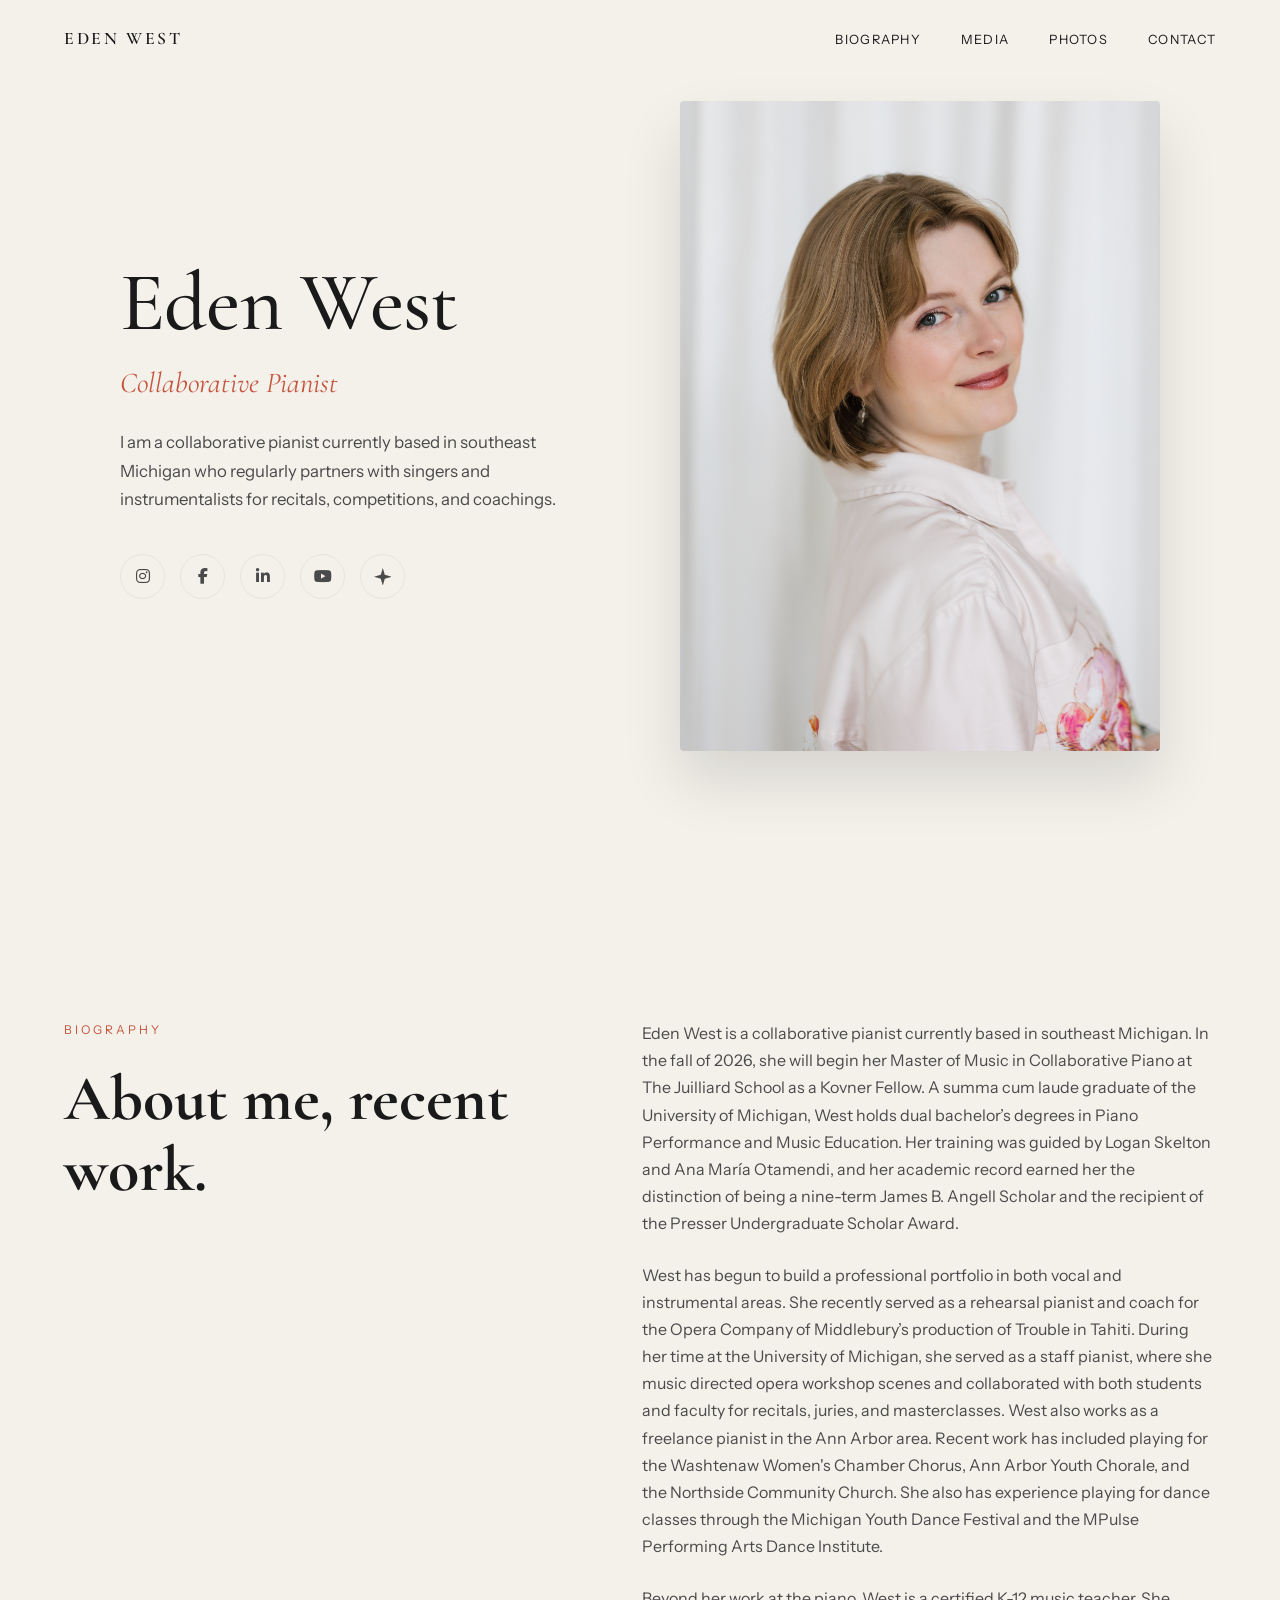
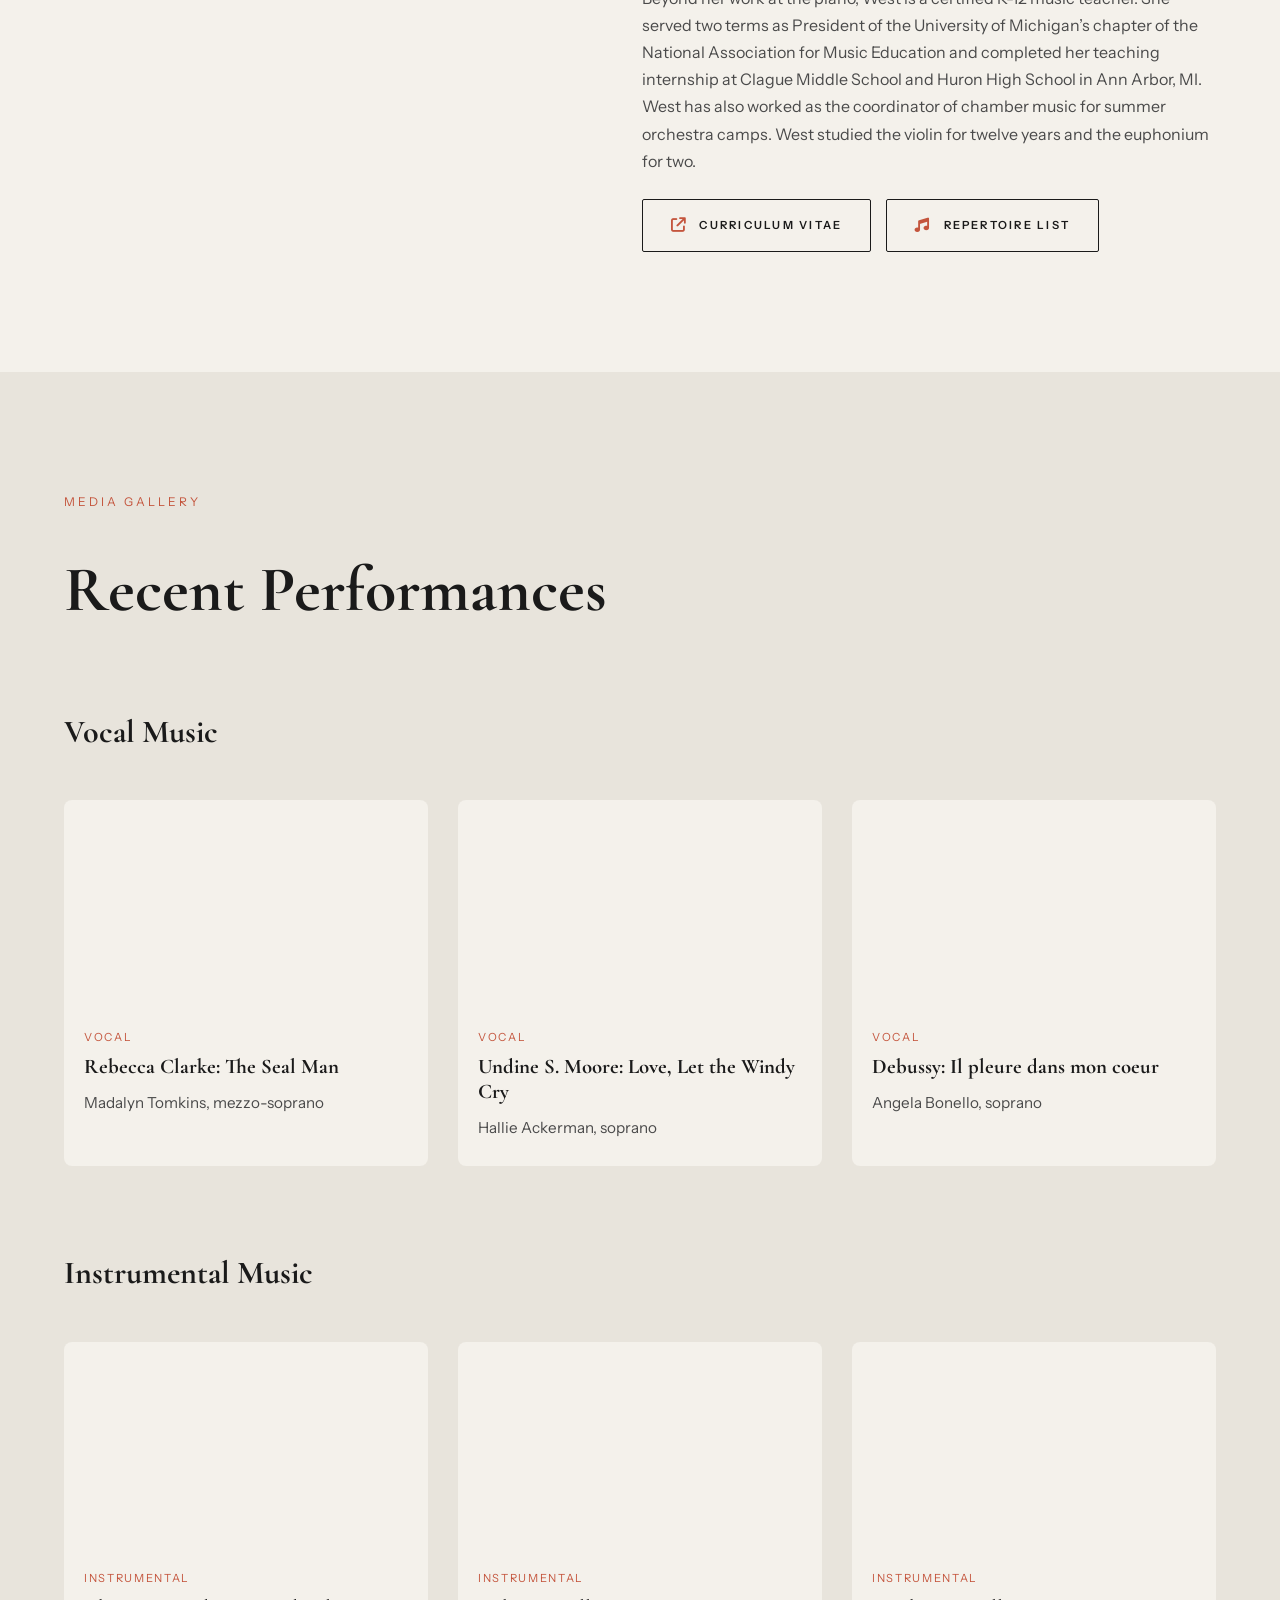
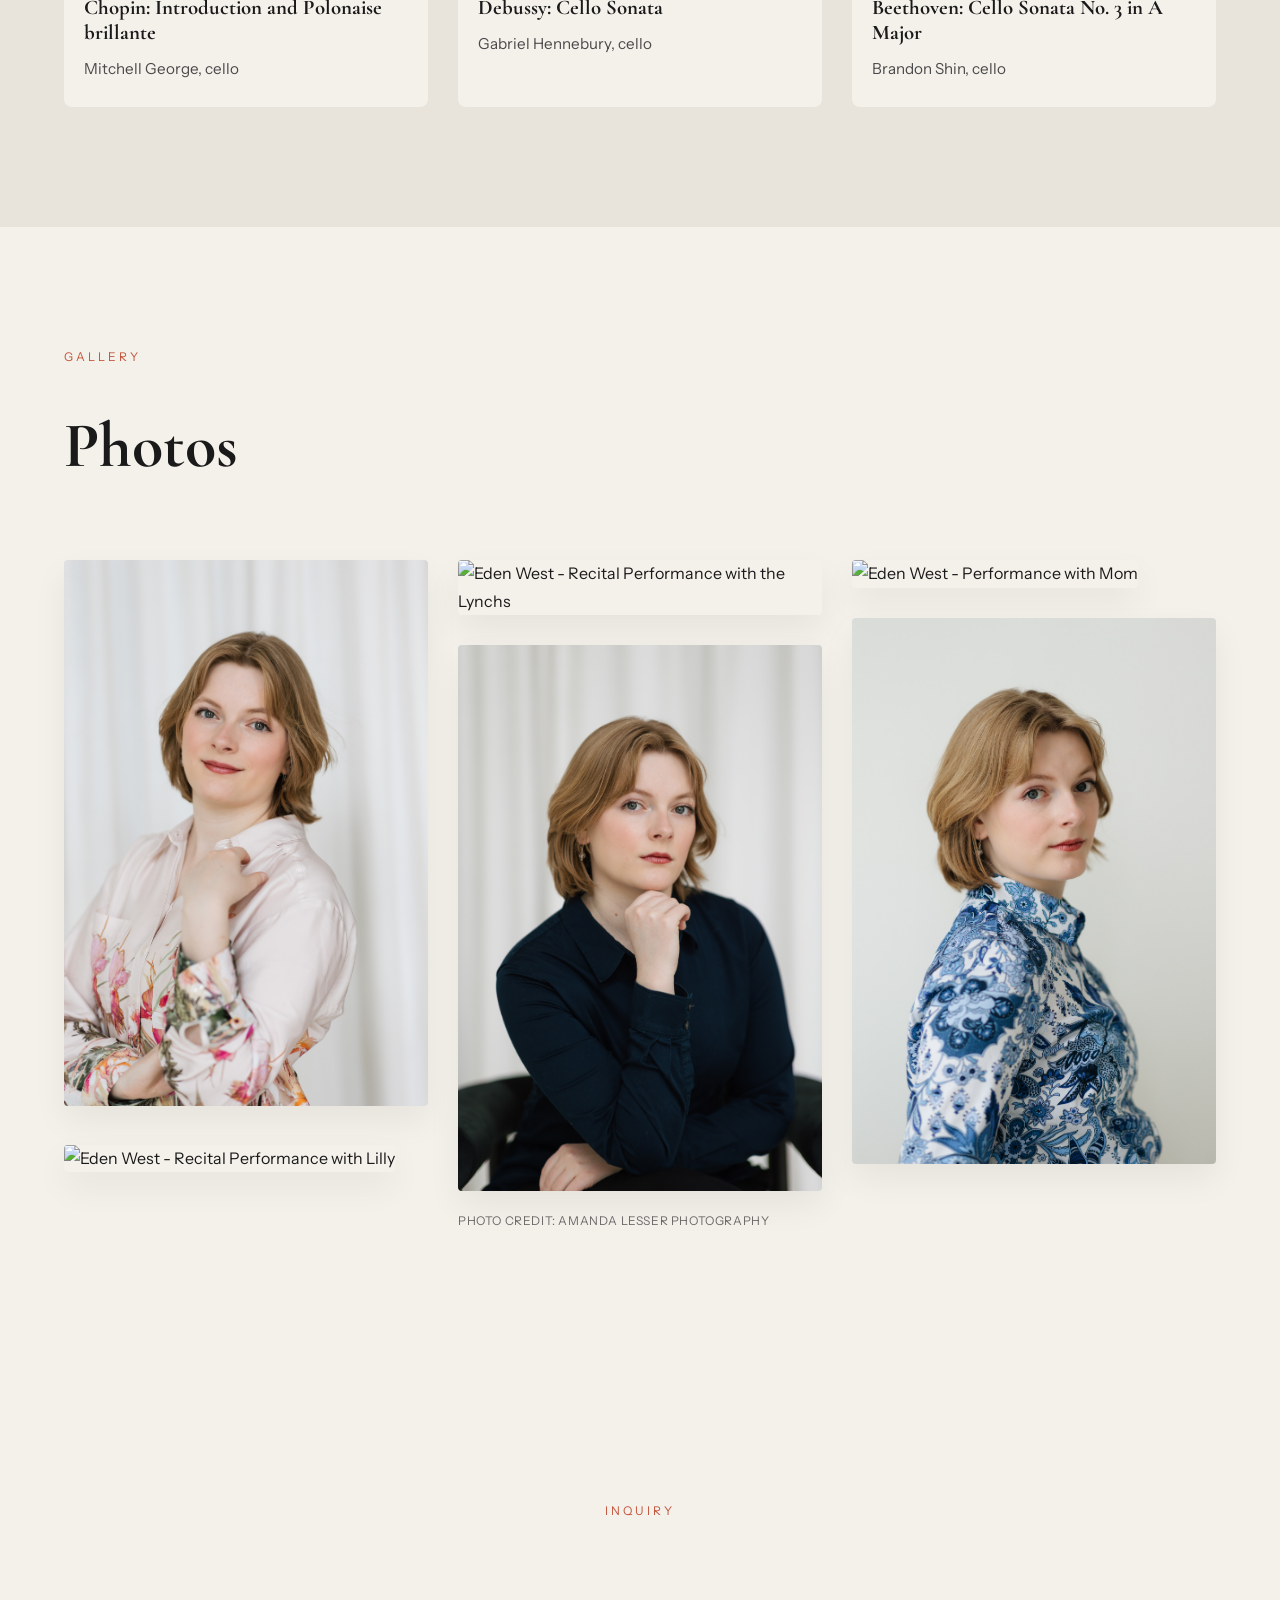
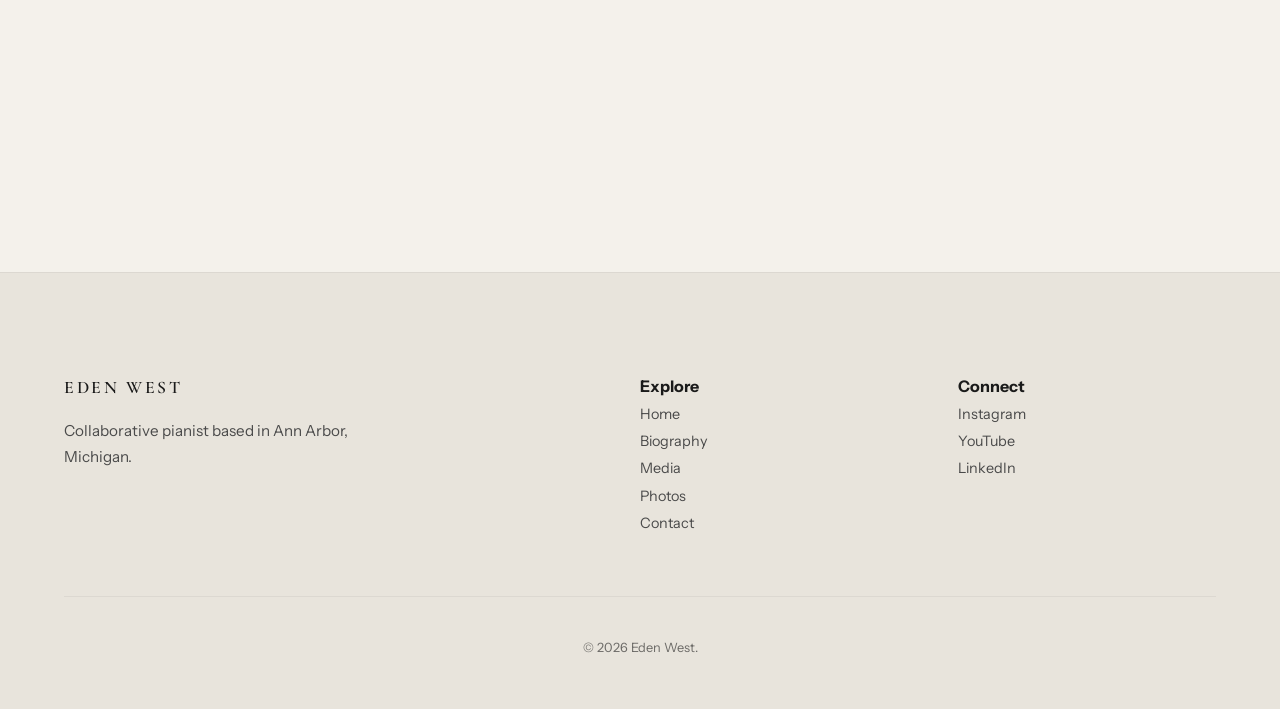
==== commit 6248f42c: "Update index.html" ====
--- a/index.html
+++ b/index.html
@@ -528,8 +528,6 @@
                         <img src="media/IMG_5150.jpg" 
                              alt="Amanda Lesser Photography" 
                              style="width: 100%; height: auto; border-radius: 4px; box-shadow: 0 15px 35px rgba(0,0,0,0.06);">
-                        <p style="margin-top: 12px; font-size: 0.75rem; letter-spacing: 0.05em; text-transform: uppercase; color: var(--ink-light); opacity: 0.8;">
-                            Photo credit: Amanda Lesser Photography
                         </p>
                     </div>
 
@@ -537,8 +535,6 @@
                         <img src="media/Eden and Lilly.jpg" 
                              alt="Eden West - Recital Performance with Lilly" 
                              style="width: 100%; height: auto; border-radius: 4px; box-shadow: 0 15px 35px rgba(0,0,0,0.06);">
-                        <p style="margin-top: 12px; font-size: 0.75rem; letter-spacing: 0.05em; text-transform: uppercase; color: var(--ink-light); opacity: 0.8;">
-                            Photo credit: Amanda Lesser Photography
                         </p>
                     </div>
 
@@ -546,8 +542,6 @@
                         <img src="media/Eden and Lynchs.jpg" 
                              alt="Eden West - Recital Performance with the Lynchs" 
                              style="width: 100%; height: auto; border-radius: 4px; box-shadow: 0 15px 35px rgba(0,0,0,0.06);">
-                        <p style="margin-top: 12px; font-size: 0.75rem; letter-spacing: 0.05em; text-transform: uppercase; color: var(--ink-light); opacity: 0.8;">
-                            Photo credit: Amanda Lesser Photography
                         </p>
                     </div>
 
@@ -564,8 +558,6 @@
                         <img src="media/Eden and mom.jpg" 
                              alt="Eden West - Performance with Mom" 
                              style="width: 100%; height: auto; border-radius: 4px; box-shadow: 0 15px 35px rgba(0,0,0,0.06);">
-                        <p style="margin-top: 12px; font-size: 0.75rem; letter-spacing: 0.05em; text-transform: uppercase; color: var(--ink-light); opacity: 0.8;">
-                            Photo credit: Amanda Lesser Photography
                         </p>
                     </div>
 
@@ -573,8 +565,6 @@
                         <img src="media/IMG_4774.jpg" 
                              alt="Amanda Lesser Photography" 
                              style="width: 100%; height: auto; border-radius: 4px; box-shadow: 0 15px 35px rgba(0,0,0,0.06);">
-                        <p style="margin-top: 12px; font-size: 0.75rem; letter-spacing: 0.05em; text-transform: uppercase; color: var(--ink-light); opacity: 0.8;">
-                            Photo credit: Amanda Lesser Photography
                         </p>
                     </div>
                     
